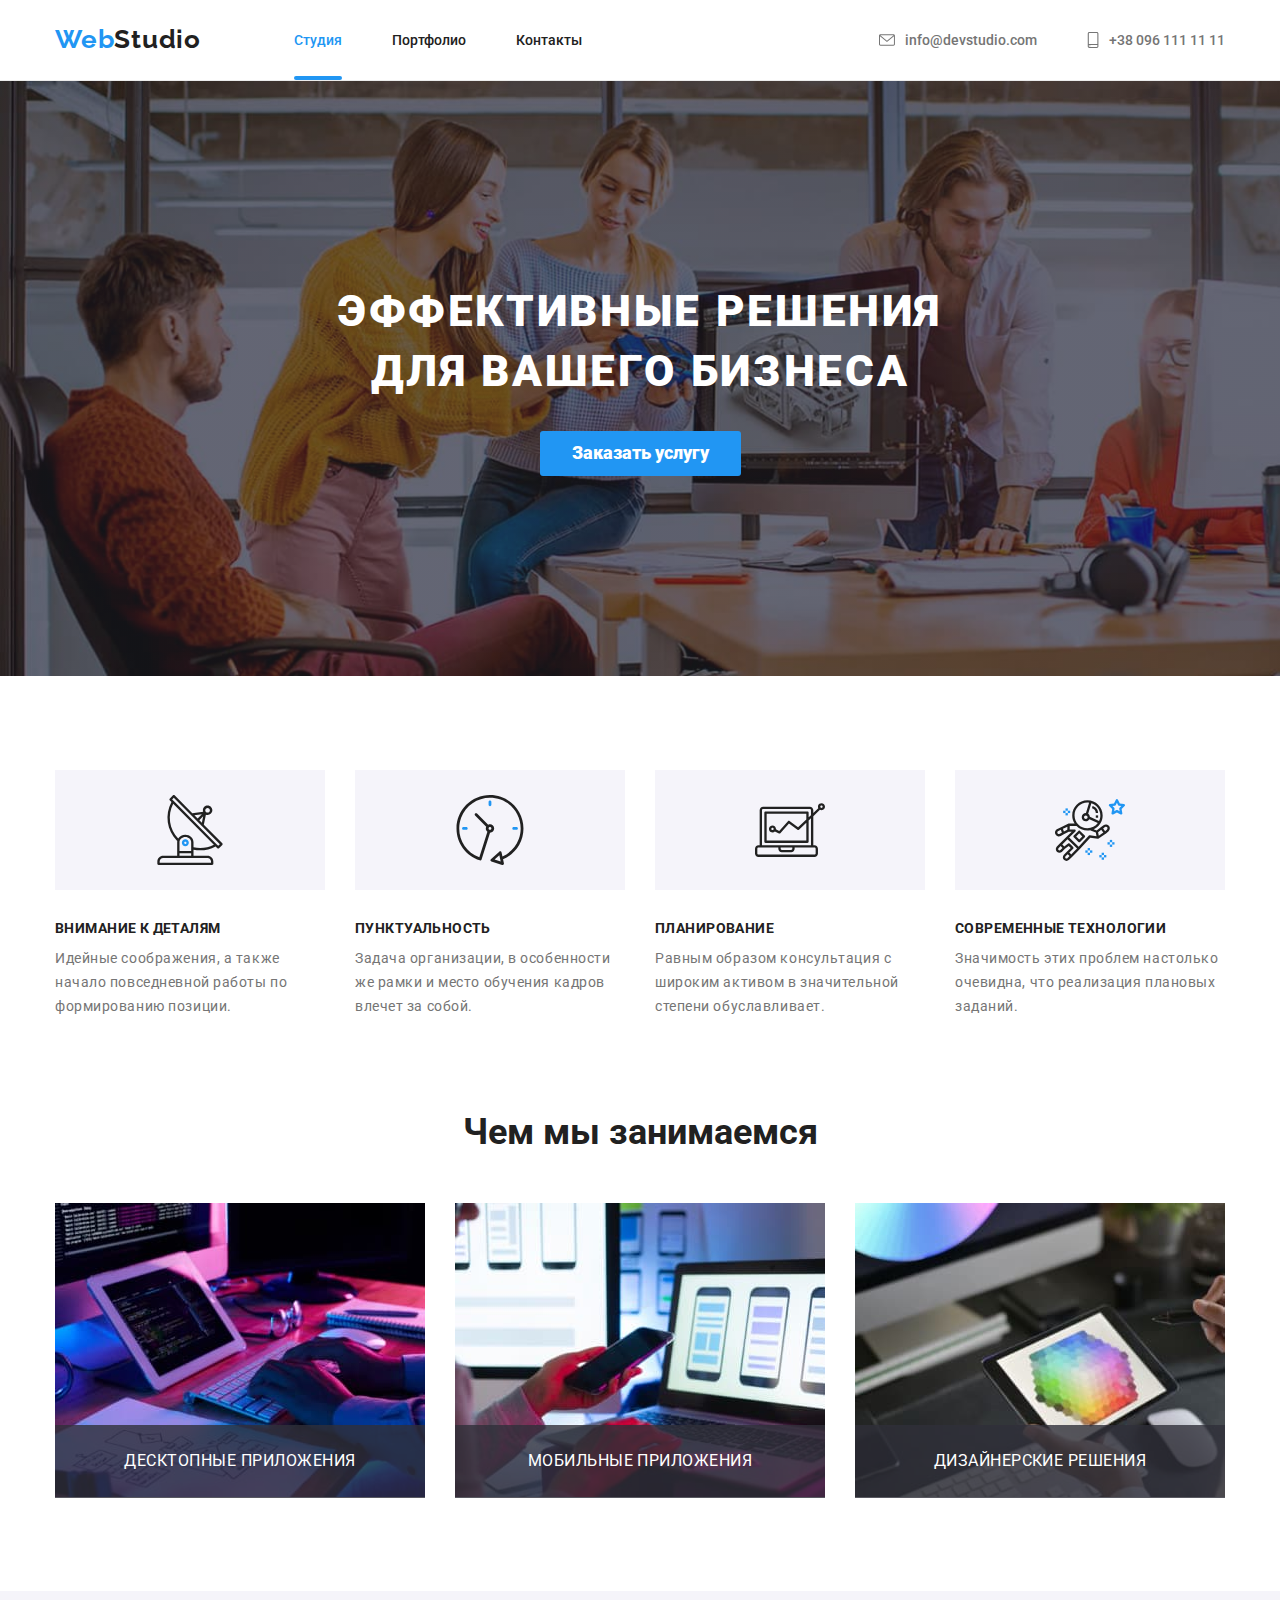
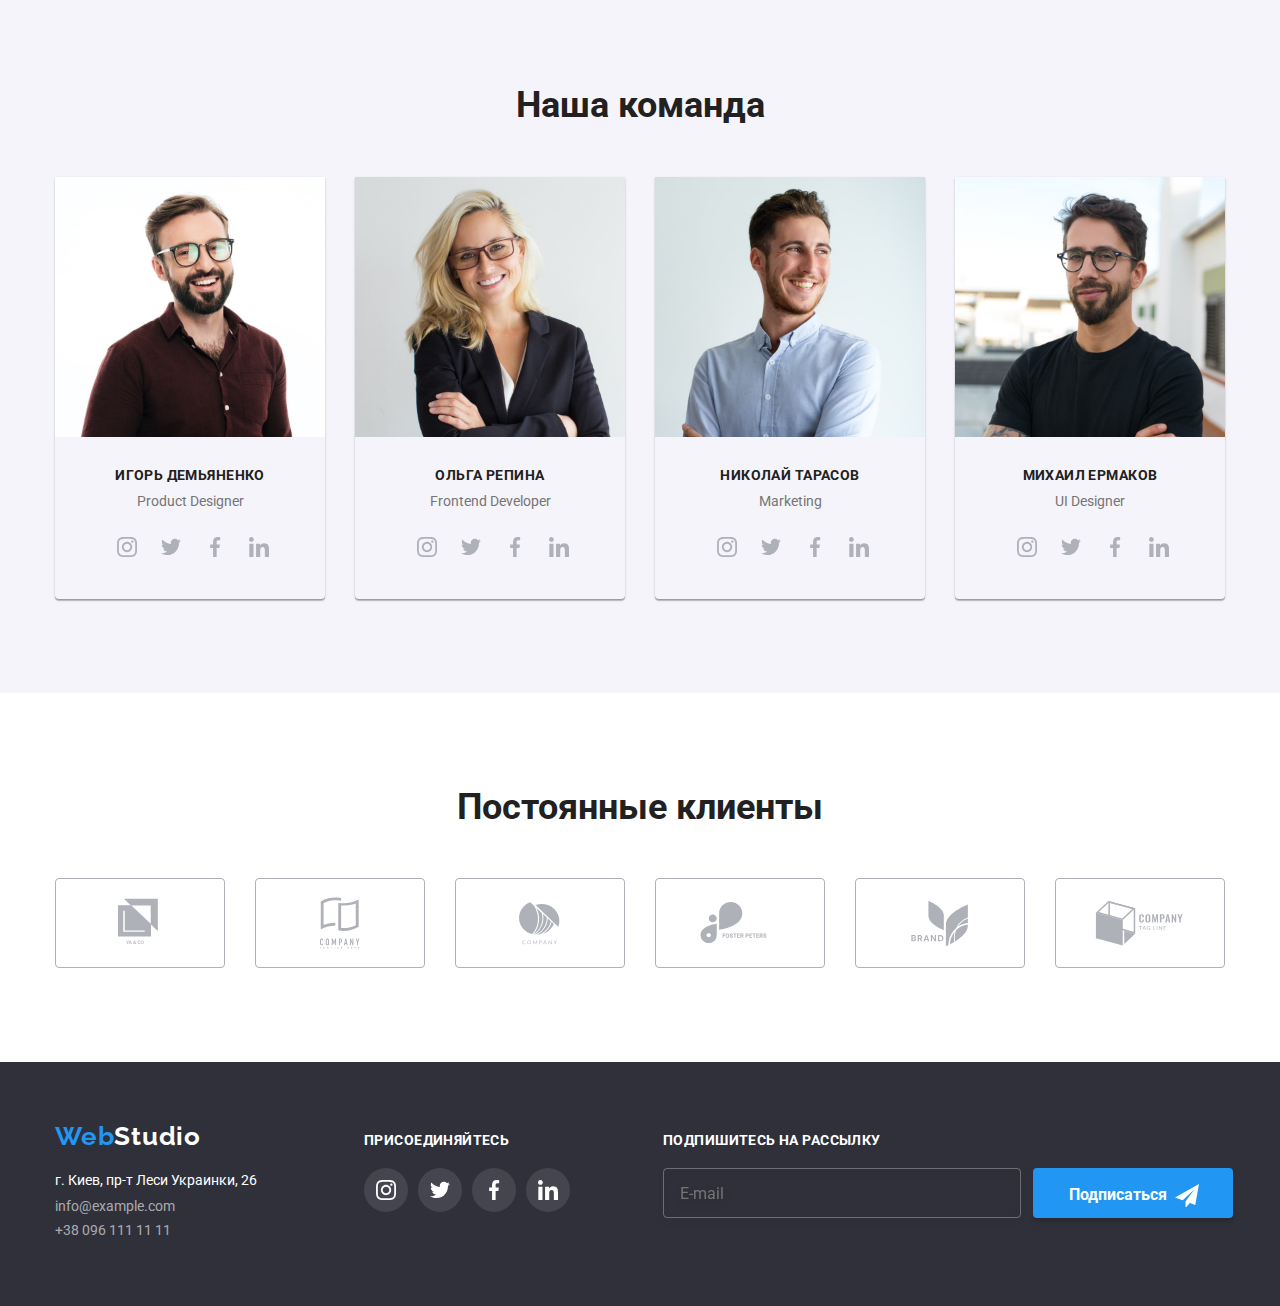
==== index.html @ ff775baf "index" ====
<!DOCTYPE html>
<html lang="ru">
  <head>
    <meta charset="UTF-8" />
    <meta name="viewport" content="width=device-width, initial-scale=1.0" />
    <title>Web Studio</title>
    <link
      href="https://fonts.googleapis.com/css2?family=Raleway:wght@700&family=Roboto:wght@400;500;700;900&display=swap"
      rel="stylesheet"
    />
    <link
      rel="stylesheet"
      href="https://cdnjs.cloudflare.com/ajax/libs/modern-normalize/0.6.0/modern-normalize.min.css"
    />
    <link rel="stylesheet" href="./css/main.min.css" />
  </head>
  <body>
    <!-- Шапка сайта -->

    <header>
      <div class="container wrapper">
        <nav>
          <a href="./index.html" class="logo"><span>Web</span>Studio</a>
          <ul class="site-nav list">
            <li class="site-nav-item">
              <a href="./index.html" class="link current">Студия</a>
            </li>
            <li>
              <a href="./portfolio.html" class="link">Портфолио</a>
            </li>
            <li class="site-nav-item"><a href="" class="link">Контакты</a></li>
          </ul>
        </nav>

        <ul class="auth-nav list">
          <li>
            <a class="adress-link" href="mailto:info@devstudio.com">
              <svg width="16" height="12">
                <use href="./images/sprite1.svg#icon-imail"></use>
              </svg>
              info@devstudio.com</a
            >
          </li>

          <li>
            <a class="adress-link" href="tel:+380961111111"
              ><svg width="12" height="16">
                <use href="./images/sprite1.svg#icon-phone"></use>
              </svg>
              +38 096 111 11 11</a
            >
          </li>
        </ul>
      </div>
    </header>

    <!-- Первая секция -->

    <main>
      <!-- HEROOOOOO -->
      <section class="hero">
        <h1 class="hero-title">Эффективные решения для вашего бизнеса</h1>
        <a href="#" class="btn-hero" data-modal-open>Заказать услугу</a>
      </section>

      <section class="section ideology">
        <div class="container">
          <h2 hidden>Наша Идеология</h2>
          <ul class="ideology-list">
            <li class="ideology-item antena">
              <h3>Внимание к деталям</h3>
              <p class="ideology-text">
                Идейные соображения, а также начало повседневной работы по
                формированию позиции.
              </p>
            </li>

            <li class="ideology-item clock">
              <h3>Пунктуальность</h3>
              <p class="ideology-text">
                Задача организации, в особенности же рамки и место обучения
                кадров влечет за собой.
              </p>
            </li>

            <li class="ideology-item diagramm">
              <h3>Планирование</h3>
              <p class="ideology-text">
                Равным образом консультация с широким активом в значительной
                степени обуславливает.
              </p>
            </li>

            <li class="ideology-item cosmonaut">
              <h3>Современные технологии</h3>
              <p class="ideology-text">
                Значимость этих проблем настолько очевидна, что реализация
                плановых заданий.
              </p>
            </li>
          </ul>
        </div>
      </section>

      <!-- Вторая секция -->

      <section class="section affair">
        <div class="container">
          <h2 class="section-title">Чем мы занимаемся</h2>
          <ul class="affair-list">
            <li class="affair-lists">
              <img
                src="./images/affair-1.jpg"
                alt="desktop"
                width="370"
                height="294"
              />
              <p class="app">Десктопные приложения</p>
            </li>

            <li class="affair-lists">
              <img
                src="./images/affair-2.jpg"
                alt="app"
                width="370"
                height="294"
              />
              <p class="app">Мобильные приложения</p>
            </li>

            <li class="affair-lists">
              <img
                src="./images/affair-3.jpg"
                alt="design"
                width="370"
                height="294"
              />
              <p class="app">Дизайнерские решения</p>
            </li>
          </ul>
        </div>
      </section>

      <!-- Третья секция -->

      <section class="section team">
        <div class="container">
          <h2 class="section-title">Наша команда</h2>
          <ul class="team">
            <li class="team-list">
              <a href="#">
                <img
                  src="./images/teamer-1.jpg"
                  alt="crew"
                  width="270"
                  height="260"
                />
                <h3>Игорь Демьяненко</h3>
                <p class="team-text">Product Designer</p>
              </a>

              <ul class="social-list">
                <li class="social-list-item">
                  <a class="social-list-link" href="#">
                    <svg class="social-list-icon">
                      <use href="./images/sprite1.svg#icon-instagram"></use>
                    </svg>
                  </a>
                </li>
                <li class="social-list-item">
                  <a class="social-list-link" href="#">
                    <svg class="social-list-icon">
                      <use href="./images/sprite1.svg#icon-twitter"></use>
                    </svg>
                  </a>
                </li>
                <li class="social-list-item">
                  <a class="social-list-link" href="#">
                    <svg class="social-list-icon">
                      <use href="./images/sprite1.svg#icon-facebook"></use>
                    </svg>
                  </a>
                </li>
                <li class="social-list-item">
                  <a class="social-list-link" href="#">
                    <svg class="social-list-icon">
                      <use href="./images/sprite1.svg#icon-linkedin"></use>
                    </svg>
                  </a>
                </li>
              </ul>
            </li>

            <li class="team-list">
              <a href="#">
                <img
                  src="./images/teamer-2.jpg"
                  alt="crew"
                  width="270"
                  height="260"
                />
                <h3>Ольга Репина</h3>
                <p class="team-text">Frontend Developer</p>
              </a>
              <ul class="social-list">
                <li class="social-list-item">
                  <a class="social-list-link" href="#">
                    <svg class="social-list-icon">
                      <use href="./images/sprite1.svg#icon-instagram"></use>
                    </svg>
                  </a>
                </li>
                <li class="social-list-item">
                  <a class="social-list-link" href="#">
                    <svg class="social-list-icon">
                      <use href="./images/sprite1.svg#icon-twitter"></use>
                    </svg>
                  </a>
                </li>
                <li class="social-list-item">
                  <a class="social-list-link" href="#">
                    <svg class="social-list-icon">
                      <use href="./images/sprite1.svg#icon-facebook"></use>
                    </svg>
                  </a>
                </li>
                <li class="social-list-item">
                  <a class="social-list-link" href="#">
                    <svg class="social-list-icon">
                      <use href="./images/sprite1.svg#icon-linkedin"></use>
                    </svg>
                  </a>
                </li>
              </ul>
            </li>

            <li class="team-list">
              <a href="#">
                <img
                  src="./images/teamer-3.jpg"
                  alt="crew"
                  width="270"
                  height="260"
                />
                <h3>Николай Тарасов</h3>
                <p class="team-text">Marketing</p>
              </a>
              <ul class="social-list">
                <li class="social-list-item">
                  <a class="social-list-link" href="#">
                    <svg class="social-list-icon">
                      <use href="./images/sprite1.svg#icon-instagram"></use>
                    </svg>
                  </a>
                </li>
                <li class="social-list-item">
                  <a class="social-list-link" href="#">
                    <svg class="social-list-icon">
                      <use href="./images/sprite1.svg#icon-twitter"></use>
                    </svg>
                  </a>
                </li>
                <li class="social-list-item">
                  <a class="social-list-link" href="#">
                    <svg class="social-list-icon">
                      <use href="./images/sprite1.svg#icon-facebook"></use>
                    </svg>
                  </a>
                </li>
                <li class="social-list-item">
                  <a class="social-list-link" href="#">
                    <svg class="social-list-icon">
                      <use href="./images/sprite1.svg#icon-linkedin"></use>
                    </svg>
                  </a>
                </li>
              </ul>
            </li>

            <li class="team-list">
              <a href="#">
                <img
                  src="./images/teamer-4.jpg"
                  alt="crew"
                  width="270"
                  height="260"
                />
                <h3>Михаил Ермаков</h3>
                <p class="team-text">UI Designer</p>
              </a>
              <ul class="social-list">
                <li class="social-list-item">
                  <a class="social-list-link" href="#">
                    <svg class="social-list-icon">
                      <use href="./images/sprite1.svg#icon-instagram"></use>
                    </svg>
                  </a>
                </li>
                <li class="social-list-item">
                  <a class="social-list-link" href="#">
                    <svg class="social-list-icon">
                      <use href="./images/sprite1.svg#icon-twitter"></use>
                    </svg>
                  </a>
                </li>
                <li class="social-list-item">
                  <a class="social-list-link" href="#">
                    <svg class="social-list-icon">
                      <use href="./images/sprite1.svg#icon-facebook"></use>
                    </svg>
                  </a>
                </li>
                <li class="social-list-item">
                  <a class="social-list-link" href="#">
                    <svg class="social-list-icon">
                      <use href="./images/sprite1.svg#icon-linkedin"></use>
                    </svg>
                  </a>
                </li>
              </ul>
            </li>
          </ul>
        </div>
      </section>

      <!-- Четвертая секиця -->

      <section class="section client">
        <div class="container">
          <h2 class="section-title">Постоянные клиенты</h2>
          <ul class="client-list">
            <li class="client-item">
              <a class="client-list-link" href="">
                <svg style="width: 44px; height: 50px;">
                  <use href="./images/sprite1.svg#icon-logo-1"></use>
                </svg>
              </a>
            </li>

            <li class="client-item">
              <a class="client-list-link" href="">
                <svg style="width: 40px; height: 52px;">
                  <use href="./images/sprite1.svg#icon-logo-2"></use>
                </svg>
              </a>
            </li>

            <li class="client-item">
              <a class="client-list-link" href="">
                <svg style="width: 41px; height: 43px;">
                  <use href="./images/sprite1.svg#icon-logo-3"></use>
                </svg>
              </a>
            </li>

            <li class="client-item">
              <a class="client-list-link" href="">
                <svg style="width: 80px; height: 42px;">
                  <use href="./images/sprite1.svg#icon-logo-4"></use>
                </svg>
              </a>
            </li>

            <li class="client-item">
              <a class="client-list-link" href="">
                <svg style="width: 59px; height: 45px;">
                  <use href="./images/sprite1.svg#icon-logo-5"></use>
                </svg>
              </a>
            </li>

            <li class="client-item">
              <a class="client-list-link" href="">
                <svg style="width: 89px; height: 45px;">
                  <use href="./images/sprite1.svg#icon-logo-6"></use>
                </svg>
              </a>
            </li>
          </ul>
        </div>
      </section>
    </main>

    <!-- Футер -->

    <footer>
      <div class="container">
        <div class="footer-adress">
          <a href="./index.html" class="logo"><span>Web</span>Studio</a>
          <address>
            <p>г. Киев, пр-т Леси Украинки, 26</p>
            <a href="mailto:info@example.com">info@example.com</a>
            <a href="tel:+380961111111">+38 096 111 11 11</a>
          </address>
        </div>

        <div class="footer-link">
          <p class="footer-text">Присоединяйтесь</p>
          <ul class="footer-list">
            <li class="fooler-list-item">
              <a href="" class="footer-list-link">
                <svg>
                  <use href="./images/sprite1.svg#icon-instagram"></use>
                </svg>
              </a>
            </li>
            <li class="fooler-list-item">
              <a href="" class="footer-list-link">
                <svg>
                  <use href="./images/sprite1.svg#icon-twitter"></use>
                </svg>
              </a>
            </li>
            <li class="fooler-list-item">
              <a href="" class="footer-list-link">
                <svg>
                  <use href="./images/sprite1.svg#icon-facebook"></use>
                </svg>
              </a>
            </li>
            <li class="fooler-list-item">
              <a href="" class="footer-list-link">
                <svg>
                  <use href="./images/sprite1.svg#icon-linkedin"></use>
                </svg>
              </a>
            </li>
          </ul>
        </div>

        <div class="footer-form">
          <p class="footer-text">Подпишитесь на рассылку</p>
          <form action="" class="form-footer">
            <input
              type="email"
              name="user-mail"
              class="input-user-mail"
              required
              placeholder="E-mail"
            />
            <button type="submit" class="footer-btn-form telegram">
              Подписаться
            </button>
          </form>
        </div>
      </div>
    </footer>

    <div class="backdrop is-hidden" data-modal>
      <div class="form-wrapper">
        <button class="wrapper-close" type="button" data-modal-close></button>
        <p class="form-wrapper-text">
          Оставьте свои данные, мы вам перезвоним
        </p>
        <form action="">
          <div class="modal-form">
            <label for="name">Имя</label>
            <svg class="modal-svg">
              <use href="./images/sprite1.svg#icon-person"></use>
            </svg>
            <input
              class="modal-input"
              type="text"
              name="text-name"
              placeholder="Андрей Андреевич"
              id="name"
              required
            />
          </div>

          <div class="modal-form">
            <label for="tel">Телефон</label>
            <svg class="modal-svg">
              <use href="./images/sprite1.svg#icon-phones"></use>
            </svg>
            <input
              class="modal-input"
              type="tel"
              name="tel"
              placeholder="+380639379992"
              id="tel"
              required
            />
          </div>

          <div class="modal-form">
            <label for="email">Почта</label>
            <svg class="modal-svg">
              <use href="./images/sprite1.svg#icon-email"></use>
            </svg>
            <input
              class="modal-input"
              type="email"
              name="email"
              placeholder="web-studio@gmail.com"
              id="email"
              required
            />
          </div>

          <label class="text-area-label" for="texterea">Комментарий</label>
          <textarea
            class="text-area"
            name="massage"
            placeholder="Введите текст"
            id="texterea"
          ></textarea>
          <div class="checkbox-wrapper">
            <input
              type="checkbox"
              class="checkbox-input"
              value="accept"
              id="checkbox"
              required
            />
            <label class="checkbox-label" for="checkbox"
              >Соглашаюсь с рассылкой и принимаю
              <a class="checkbox-link" href="" _target="black"
                >Условия договора</a
              ></label
            >
          </div>
          <button type="submit" class="modal-button">
            Отправить
          </button>
        </form>
      </div>
    </div>
    <script src="./js/modal.js"></script>
  </body>
</html>
---- css/main.min.css ----
body{background-color:#fff;color:#757575;font-size:14px;font-family:'Roboto', sans-serif;margin:0;padding:0}img{display:block}html{box-sizing:border-box}*,*::after,*::before{box-sizing:inherit}h1,h2,h3,h4,ul,p{list-style:none;padding:0;margin:0}h3{font-size:14px;text-transform:uppercase;letter-spacing:0.03em;margin-top:30px;margin-bottom:10px;color:#212121}a{text-decoration:none}.section{padding-top:94px;padding-bottom:94px}.section-title{text-align:center;font-size:36px;margin-bottom:50px}.container{width:1200px;margin:0 auto;padding-left:15px;padding-right:15px}header{background-color:#fff;padding:25px 0;border-bottom:1px solid #ECECEC}.list a{color:#757575;transition:all 0.25s cubic-bezier(0.4, 0, 0.2, 1)}.adress-link{font-weight:500;display:flex;align-items:center}.list a:hover,.list a:focus{color:#2196F3}.logo{margin-right:93px;font-family:Raleway;font-weight:bold;font-size:26px;letter-spacing:0.03em;color:#fff}header .logo{color:#212121;font-family:Raleway;font-weight:bold;font-size:26px}.logo span{color:#2196F3}.wrapper{display:flex;align-items:center}.site-nav{display:flex}nav{display:flex;align-items:center}.site-nav li{display:flex;margin-right:50px;display:block}.current::after{position:absolute;content:"";width:100%;height:4px;background-color:#2196F3;border-radius:2px;position:absolute;left:0;bottom:0}.site-nav-item a{position:relative;padding-bottom:32px}.site-nav .current{color:#2196F3}.site-nav li:last-child{margin-right:0}.auth-nav{display:flex;margin-left:auto}.adress-link svg{fill:currentColor;margin-right:10px}.adress-link:hover svg{fill:currentColor}.auth-nav li:first-child{margin-right:50px}.site-nav a{color:#212121;font-size:14px;font-weight:500}.site-nav .link:hover,.site-nav .link:focus{color:#2196F3}.section-title{color:#212121}.hero{background-image:linear-gradient(rgba(47,48,58,0.4), rgba(47,48,58,0.4)),url(../images/header-img.jpg);background-repeat:no-repeat;background-size:cover;text-align:center}.hero-title{padding-top:200px;margin:0 auto;width:696px;color:#fff;font-family:Roboto;font-weight:900;font-size:44px;line-height:1.367;letter-spacing:0.06em;text-transform:uppercase}.form-wrapper-text{text-align:center;margin-bottom:20px;font-style:normal;font-weight:bold;font-size:20px;color:#212121}.modal-form{position:relative;margin-bottom:10px;color:#757575;font-size:12px}.modal-form:hover .modal-svg,.modal-form:focus-within .modal-svg{fill:#2196F3;transition:0.25s cubic-bezier(0.4, 0, 0.2, 1)}.modal-form:hover .modal-input,.modal-form:focus-within .modal-input{border-color:#2196F3;transition:0.25s cubic-bezier(0.4, 0, 0.2, 1)}.modal-svg{position:absolute;top:49%;left:0;width:18px;height:18px;margin-left:12px}.modal-input{border:1px solid rgba(33,33,33,0.2);border-radius:4px;width:100%;height:40px;padding-left:32px;margin-top:4px}.modal-text{color:#fff}.text-area{border:1px solid rgba(33,33,33,0.2);border-radius:4px;font-size:14px;width:448px;height:120px;resize:none;padding-top:15px;padding-left:12px;margin-top:4px}.text-area::placeholder{color:rgba(117,117,117,0.5)}.checkbox-wrapper{display:flex;align-items:center;margin-top:30px;margin-bottom:20px}.check-label{margin-bottom:15px}.checkbox-input{width:30px;height:30px}.checkbox-input{position:absolute;width:1px;height:1px;margin:-1px;border:0;padding:0;clip:rect(0 0 0 0);overflow:hidden}.checkbox-input:checked+.checkbox-label::before{background-image:url("../images/mark.svg");background-color:#2196F3;background-repeat:no-repeat;background-position:center}.checkbox-label{display:flex}.checkbox-label::before{display:block;content:"";width:16px;height:15px;background:#FFFFFF;border:1px solid #212121;border-radius:4px;margin-right:8px}.checkbox-link{color:#2196F3;text-decoration:underline;margin-left:3px}.backdrop{position:fixed;width:100%;height:100%;background-color:rgba(0,0,0,0.2);top:0;left:0;transition:opacity 0.5s cubic-bezier(0.075, 0.82, 0.165, 1)}.is-hidden{opacity:0;visibility:hidden}.form-wrapper{position:absolute;top:121px;left:50%;transform:translateX(-50%);width:528px;height:598px;background-color:#fff;padding:40px;border-radius:4px;box-shadow:0px 1px 3px rgba(0,0,0,0.12),0px 1px 1px rgba(0,0,0,0.14),0px 2px 1px rgba(0,0,0,0.2);animation:animate125 3000ms}.wrapper-close{position:absolute;top:10px;right:10px;background-image:url(../images/close.svg);width:18px;height:18px;border:none;border-radius:50%;cursor:pointer;box-shadow:0 5px 10px 0 #ccc;background-color:transparent}.ideology{padding-bottom:0}.ideology-list{display:flex}.ideology-item::before{display:block;content:"";height:120px;width:100%;background-color:#F5F4FA;background-repeat:no-repeat;background-position:center}.antena::before{background-image:url(../images/antenna.svg)}.clock::before{background-image:url(../images/clock.svg)}.diagramm::before{background-image:url(../images/diagramm.svg)}.cosmonaut::before{background-image:url(../images/astronaut.svg)}.ideology-item{width:270px;margin-right:30px;flex-wrap:wrap}.ideology-item:last-child{margin-right:0px}.ideology-text{font-weight:normal;line-height:1.715em;letter-spacing:0.04em}.affair-list{display:flex}.affair-lists{position:relative}.app{position:absolute;text-align:center;width:370px;left:1;top:222px;font-size:16px;color:#fff;letter-spacing:0.03em;text-transform:uppercase;background-color:rgba(47,48,58,0.8);padding-top:27px;padding-bottom:27px}.affair-lists{margin-right:30px;text-align:center}.affair-lists:last-child{margin-right:0}.team{display:flex;background-color:#F5F4FA}.team-list{width:270px;margin-right:30px;text-align:center;box-shadow:0px 1px 3px rgba(0,0,0,0.12),0px 1px 1px rgba(0,0,0,0.14),0px 2px 1px rgba(0,0,0,0.2);border-radius:0px 0px 4px 4px;padding-bottom:30px}.team-list:last-child{margin-right:0}.team-text{color:#757575;margin-bottom:16px}.social-list{display:flex;width:170px;margin:0 auto;justify-content:space-between}.social-list-link{display:flex;align-items:center;justify-content:center;padding:0;border:0;width:44px;height:44px;border-radius:50%;background-color:#F5F4FA;transition:all 0.25s cubic-bezier(0.4, 0, 0.2, 1)}.social-list-item:hover .social-list-icon{fill:#fff}.social-list-icon{width:20px;height:20px;fill:#AFB1B8}.social-list-icon:hover{fill:#fff}.social-list-link:hover{fill:#fff;background-color:#2196F3}.client-list{display:flex}.client-item{width:calc((100% - 30px * 5) / 6);margin-right:30px}.client-item:last-child{margin-right:0}.client-list-link{display:flex;justify-content:center;align-items:center;border:1px solid #AFB1B8;border-radius:4px;height:90px;width:100%;transition:all 0.25s cubic-bezier(0.4, 0, 0.2, 1)}.client-list-link:hover,.client-list-link:focus{border-color:#2196F3}.client-list-link svg{fill:#AFB1B8;transition:fill 0.25s cubic-bezier(0.4, 0, 0.2, 1)}.client-list-link:hover svg,.client-list-link:focus svg{fill:#2196F3}address a{margin-bottom:8px;display:block;font-style:normal;color:rgba(255,255,255,0.6)}address p{color:#fff;font-style:normal;margin-bottom:10px}.footer-text{color:#fff;font-family:Roboto;font-style:normal;font-weight:bold;font-size:14px;letter-spacing:0.03em;text-transform:uppercase;margin-bottom:20px}footer{background-color:#2F303A;padding-top:60px;padding-bottom:60px}footer .container{display:flex;align-items:center;align-items:baseline}.footer-link{margin-left:70px}.footer-adress address{margin-top:20px}.footer-list svg{width:20px;height:20px}.footer-list{display:flex;width:206px;justify-content:space-between}.footer-list-link{display:flex;align-items:center;justify-content:center;padding:0;border:0;width:44px;height:44px;border-radius:50%;background-color:rgba(255,255,255,0.1);transition:all 0.25s cubic-bezier(0.4, 0, 0.2, 1)}.footer-list-link svg{fill:#fff}.footer-list-link:hover,.footer-list-link:focus{background-color:#2196F3}.footer-form{padding-left:93px}.form-footer{width:570px;display:flex}.input-user-mail{font-family:Roboto;font-style:normal;font-weight:normal;font-size:16px;width:358px;height:50px;padding-left:16px;padding-top:15px;padding-bottom:15px;color:rgba(255,255,255,0.6);border:1px solid rgba(255,255,255,0.3);box-sizing:border-box;filter:drop-shadow(0px 4px 4px rgba(0,0,0,0.15));border-radius:4px;background-color:transparent}.footer-btn-form{font-style:normal;font-weight:normal;display:flex;align-items:center;box-shadow:0px 4px 4px rgba(0,0,0,0.15);border-radius:4px;font-weight:bold;width:200px;margin-left:12px;font-size:16px;padding-top:10px;padding-bottom:6px;padding-left:36px;background-color:#2196F3;color:#fff;border:none;box-shadow:0px 4px 4px rgba(0,0,0,0.15);border-radius:4px;transition:all 0.25s cubic-bezier(0.4, 0, 0.2, 1)}.footer-btn-form:hover,.footer-btn-form:focus{background-color:rgba(255,255,255,0.1)}.telegram::after{display:inline-block;content:"";height:23px;width:24px;margin-left:8px;background-image:url(../images/telegram.svg);background-repeat:no-repeat}.btn-hero{display:inline-block;color:#fff;font-weight:900;background-color:#2196F3;font-size:18px;line-height:1.367;padding:10px 32px;border-radius:3px;margin:30px 0 200px 0;min-width:200px;text-align:center;transition:all 0.25s cubic-bezier(0.165, 0.84, 0.44, 1)}.btn-hero:hover,.btn-hero:focus{color:#212121;background-color:#F5F4FA}.btn{color:#212121;background-color:#F5F4FA;font-family:Roboto;font-weight:500;font-size:16px;padding:6px 12px;border-radius:6px;border:none;transition:all 0.25s cubic-bezier(0.4, 0, 0.2, 1)}.btn:hover,.btn:focus{color:#fff;background-color:#2196F3;box-shadow:0px 3px 1px rgba(0,0,0,0.1),0px 1px 2px rgba(0,0,0,0.08),0px 2px 2px rgba(0,0,0,0.12)}.modal-button{font-family:Roboto;font-style:normal;font-weight:bold;display:block;margin:0 auto;color:#fff;background-color:#2196F3;border:none;padding-top:10px;padding-right:55px;padding-bottom:10px;padding-left:55px;box-shadow:0px 4px 4px rgba(0,0,0,0.15);border-radius:4px;transition:all 0.25s cubic-bezier(0.4, 0, 0.2, 1);cursor:pointer}.modal-button:hover{background-color:#757575}
/*# sourceMappingURL=main.min.css.map */
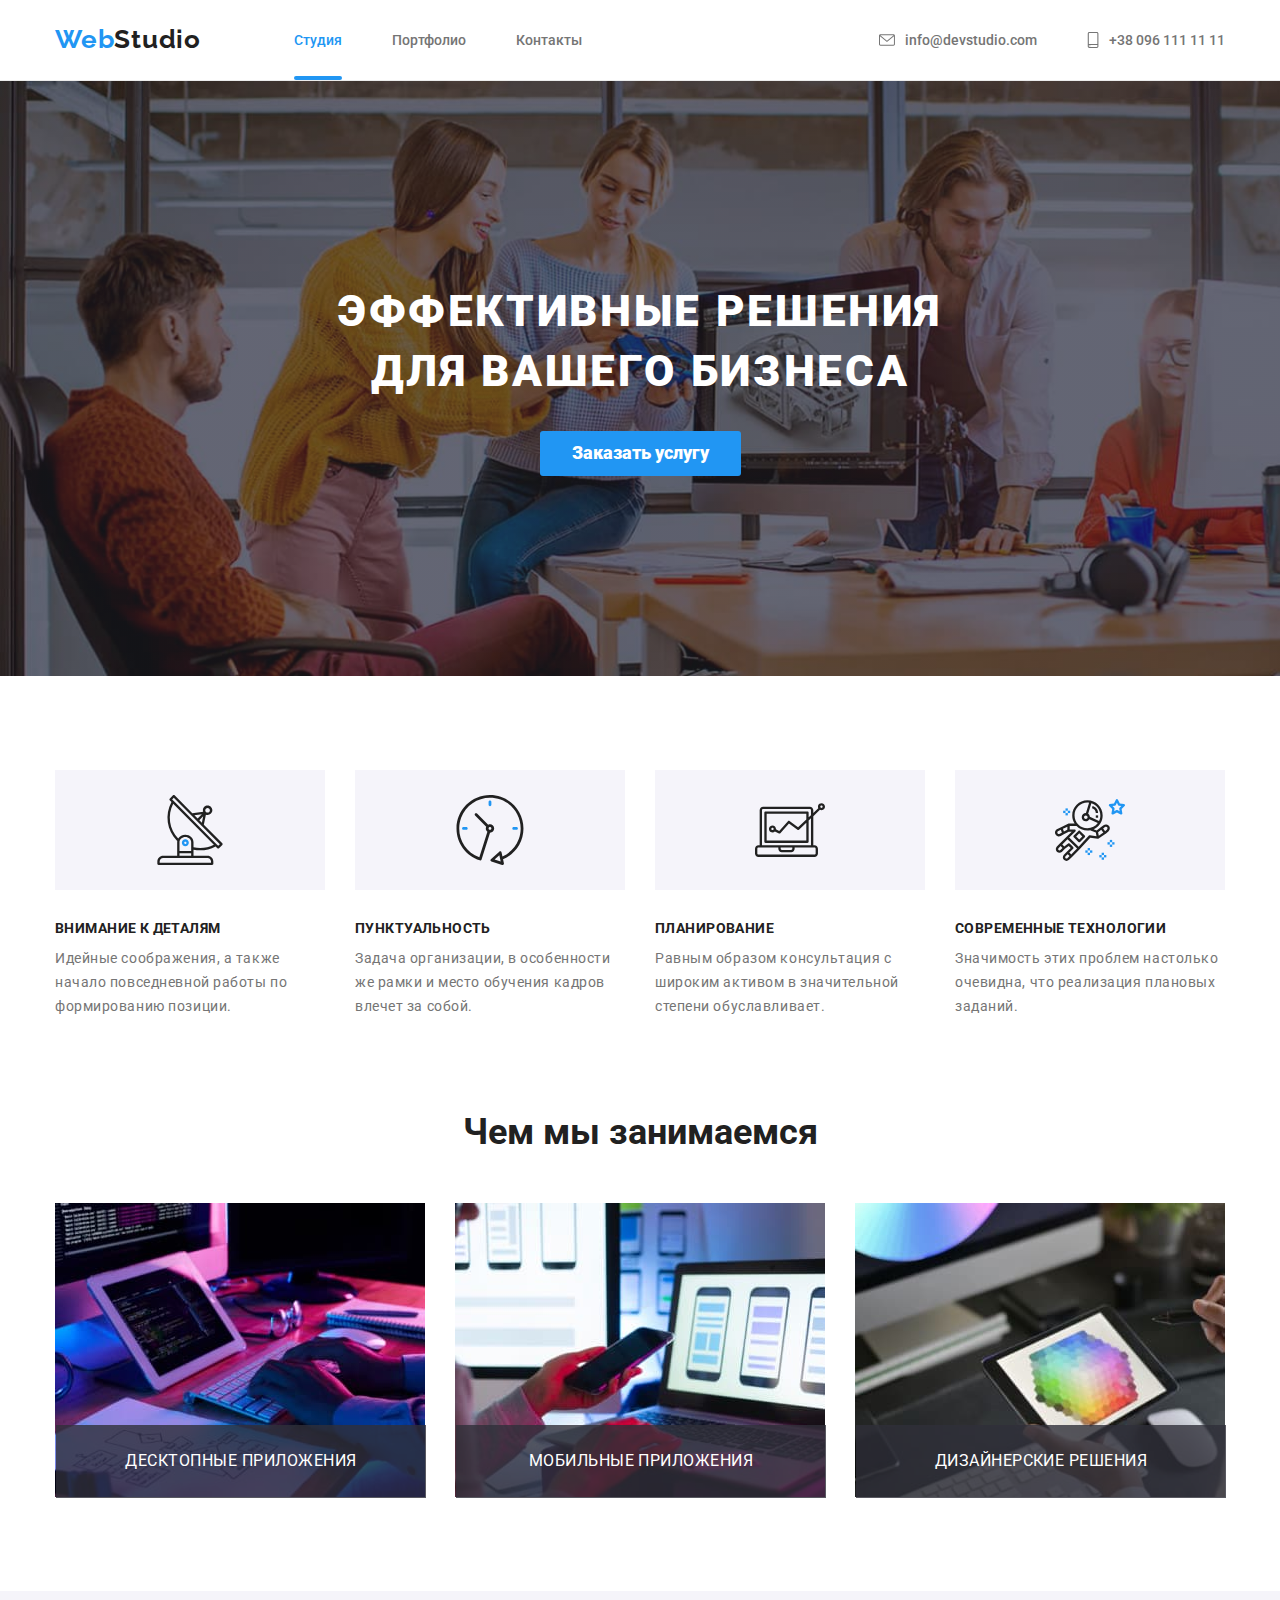
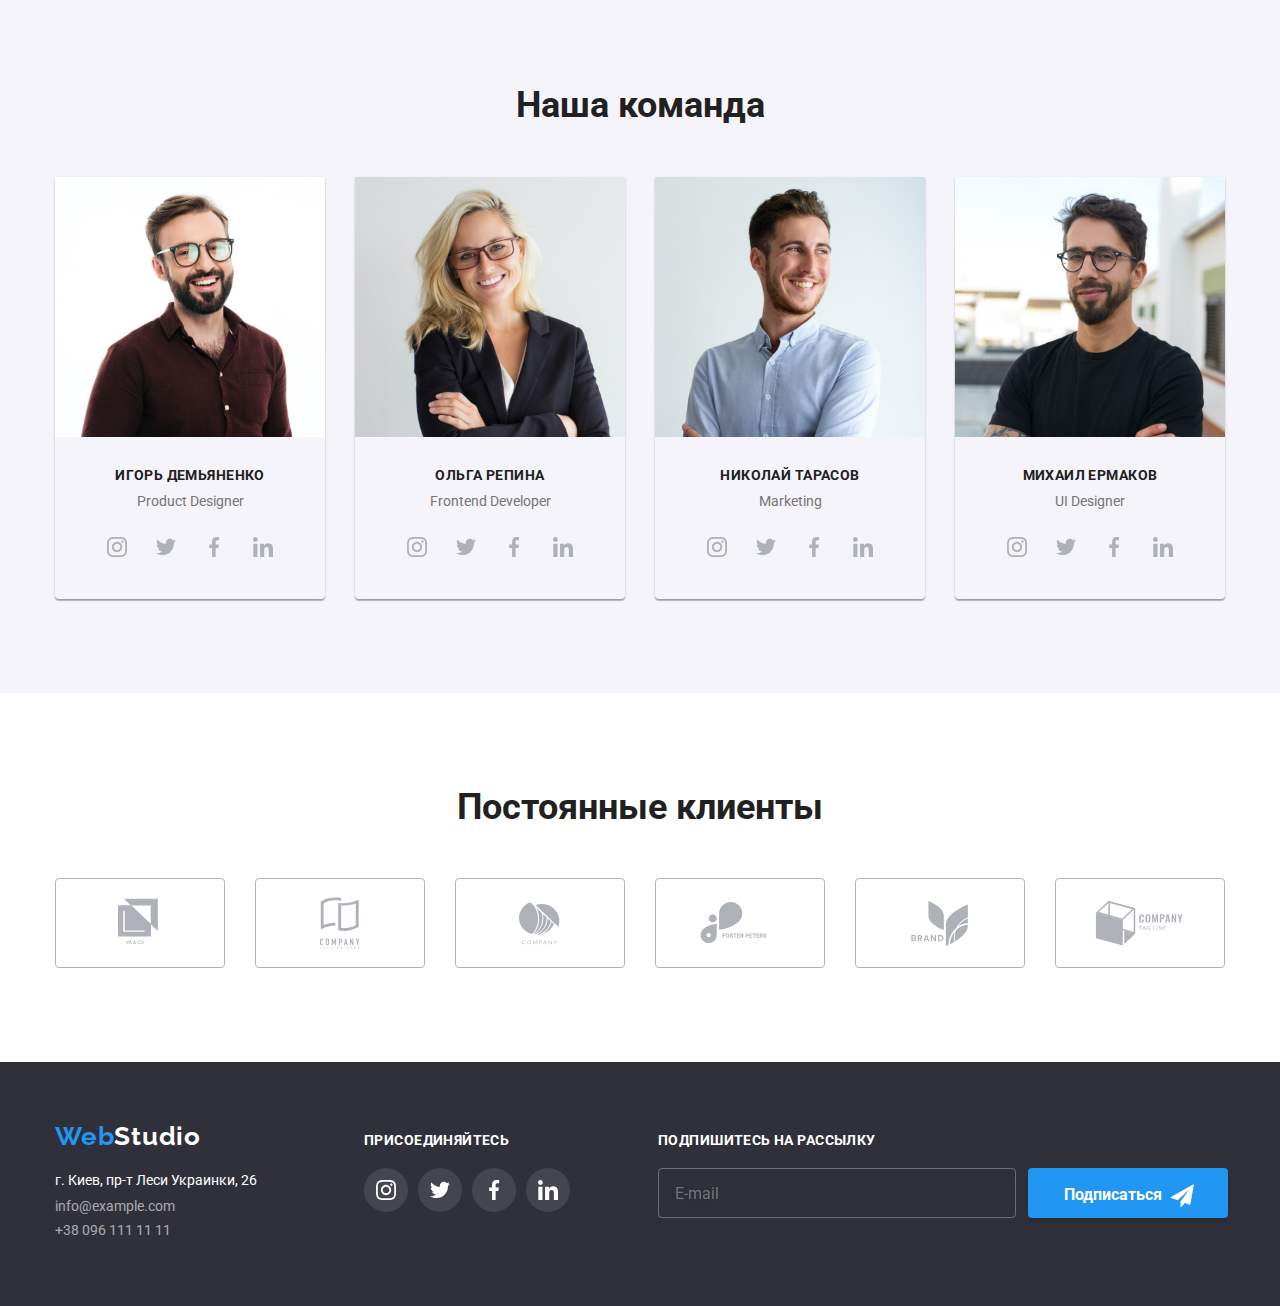
==== commit b63ba609: "last sass" ====
--- a/index.html
+++ b/index.html
@@ -430,7 +430,7 @@
 
         <div class="footer-form">
           <p class="footer-text">Подпишитесь на рассылку</p>
-          <form action="" class="form-footer">
+          <form class="form-footer">
             <input
               type="email"
               name="user-mail"
@@ -452,7 +452,7 @@
         <p class="form-wrapper-text">
           Оставьте свои данные, мы вам перезвоним
         </p>
-        <form action="">
+        <form>
           <div class="modal-form">
             <label for="name">Имя</label>
             <svg class="modal-svg">
@@ -515,7 +515,7 @@
             />
             <label class="checkbox-label" for="checkbox"
               >Соглашаюсь с рассылкой и принимаю
-              <a class="checkbox-link" href="" _target="black"
+              <a class="checkbox-link" href="" target="_blank"
                 >Условия договора</a
               ></label
             >
--- a/css/main.min.css
+++ b/css/main.min.css
@@ -1,2 +1,2 @@
-body{background-color:#fff;color:#757575;font-size:14px;font-family:'Roboto', sans-serif;margin:0;padding:0}img{display:block}html{box-sizing:border-box}*,*::after,*::before{box-sizing:inherit}h1,h2,h3,h4,ul,p{list-style:none;padding:0;margin:0}h3{font-size:14px;text-transform:uppercase;letter-spacing:0.03em;margin-top:30px;margin-bottom:10px;color:#212121}a{text-decoration:none}.section{padding-top:94px;padding-bottom:94px}.section-title{text-align:center;font-size:36px;margin-bottom:50px}.container{width:1200px;margin:0 auto;padding-left:15px;padding-right:15px}header{background-color:#fff;padding:25px 0;border-bottom:1px solid #ECECEC}.list a{color:#757575;transition:all 0.25s cubic-bezier(0.4, 0, 0.2, 1)}.adress-link{font-weight:500;display:flex;align-items:center}.list a:hover,.list a:focus{color:#2196F3}.logo{margin-right:93px;font-family:Raleway;font-weight:bold;font-size:26px;letter-spacing:0.03em;color:#fff}header .logo{color:#212121;font-family:Raleway;font-weight:bold;font-size:26px}.logo span{color:#2196F3}.wrapper{display:flex;align-items:center}.site-nav{display:flex}nav{display:flex;align-items:center}.site-nav li{display:flex;margin-right:50px;display:block}.current::after{position:absolute;content:"";width:100%;height:4px;background-color:#2196F3;border-radius:2px;position:absolute;left:0;bottom:0}.site-nav-item a{position:relative;padding-bottom:32px}.site-nav .current{color:#2196F3}.site-nav li:last-child{margin-right:0}.auth-nav{display:flex;margin-left:auto}.adress-link svg{fill:currentColor;margin-right:10px}.adress-link:hover svg{fill:currentColor}.auth-nav li:first-child{margin-right:50px}.site-nav a{color:#212121;font-size:14px;font-weight:500}.site-nav .link:hover,.site-nav .link:focus{color:#2196F3}.section-title{color:#212121}.hero{background-image:linear-gradient(rgba(47,48,58,0.4), rgba(47,48,58,0.4)),url(../images/header-img.jpg);background-repeat:no-repeat;background-size:cover;text-align:center}.hero-title{padding-top:200px;margin:0 auto;width:696px;color:#fff;font-family:Roboto;font-weight:900;font-size:44px;line-height:1.367;letter-spacing:0.06em;text-transform:uppercase}.form-wrapper-text{text-align:center;margin-bottom:20px;font-style:normal;font-weight:bold;font-size:20px;color:#212121}.modal-form{position:relative;margin-bottom:10px;color:#757575;font-size:12px}.modal-form:hover .modal-svg,.modal-form:focus-within .modal-svg{fill:#2196F3;transition:0.25s cubic-bezier(0.4, 0, 0.2, 1)}.modal-form:hover .modal-input,.modal-form:focus-within .modal-input{border-color:#2196F3;transition:0.25s cubic-bezier(0.4, 0, 0.2, 1)}.modal-svg{position:absolute;top:49%;left:0;width:18px;height:18px;margin-left:12px}.modal-input{border:1px solid rgba(33,33,33,0.2);border-radius:4px;width:100%;height:40px;padding-left:32px;margin-top:4px}.modal-text{color:#fff}.text-area{border:1px solid rgba(33,33,33,0.2);border-radius:4px;font-size:14px;width:448px;height:120px;resize:none;padding-top:15px;padding-left:12px;margin-top:4px}.text-area::placeholder{color:rgba(117,117,117,0.5)}.checkbox-wrapper{display:flex;align-items:center;margin-top:30px;margin-bottom:20px}.check-label{margin-bottom:15px}.checkbox-input{width:30px;height:30px}.checkbox-input{position:absolute;width:1px;height:1px;margin:-1px;border:0;padding:0;clip:rect(0 0 0 0);overflow:hidden}.checkbox-input:checked+.checkbox-label::before{background-image:url("../images/mark.svg");background-color:#2196F3;background-repeat:no-repeat;background-position:center}.checkbox-label{display:flex}.checkbox-label::before{display:block;content:"";width:16px;height:15px;background:#FFFFFF;border:1px solid #212121;border-radius:4px;margin-right:8px}.checkbox-link{color:#2196F3;text-decoration:underline;margin-left:3px}.backdrop{position:fixed;width:100%;height:100%;background-color:rgba(0,0,0,0.2);top:0;left:0;transition:opacity 0.5s cubic-bezier(0.075, 0.82, 0.165, 1)}.is-hidden{opacity:0;visibility:hidden}.form-wrapper{position:absolute;top:121px;left:50%;transform:translateX(-50%);width:528px;height:598px;background-color:#fff;padding:40px;border-radius:4px;box-shadow:0px 1px 3px rgba(0,0,0,0.12),0px 1px 1px rgba(0,0,0,0.14),0px 2px 1px rgba(0,0,0,0.2);animation:animate125 3000ms}.wrapper-close{position:absolute;top:10px;right:10px;background-image:url(../images/close.svg);width:18px;height:18px;border:none;border-radius:50%;cursor:pointer;box-shadow:0 5px 10px 0 #ccc;background-color:transparent}.ideology{padding-bottom:0}.ideology-list{display:flex}.ideology-item::before{display:block;content:"";height:120px;width:100%;background-color:#F5F4FA;background-repeat:no-repeat;background-position:center}.antena::before{background-image:url(../images/antenna.svg)}.clock::before{background-image:url(../images/clock.svg)}.diagramm::before{background-image:url(../images/diagramm.svg)}.cosmonaut::before{background-image:url(../images/astronaut.svg)}.ideology-item{width:270px;margin-right:30px;flex-wrap:wrap}.ideology-item:last-child{margin-right:0px}.ideology-text{font-weight:normal;line-height:1.715em;letter-spacing:0.04em}.affair-list{display:flex}.affair-lists{position:relative}.app{position:absolute;text-align:center;width:370px;left:1;top:222px;font-size:16px;color:#fff;letter-spacing:0.03em;text-transform:uppercase;background-color:rgba(47,48,58,0.8);padding-top:27px;padding-bottom:27px}.affair-lists{margin-right:30px;text-align:center}.affair-lists:last-child{margin-right:0}.team{display:flex;background-color:#F5F4FA}.team-list{width:270px;margin-right:30px;text-align:center;box-shadow:0px 1px 3px rgba(0,0,0,0.12),0px 1px 1px rgba(0,0,0,0.14),0px 2px 1px rgba(0,0,0,0.2);border-radius:0px 0px 4px 4px;padding-bottom:30px}.team-list:last-child{margin-right:0}.team-text{color:#757575;margin-bottom:16px}.social-list{display:flex;width:170px;margin:0 auto;justify-content:space-between}.social-list-link{display:flex;align-items:center;justify-content:center;padding:0;border:0;width:44px;height:44px;border-radius:50%;background-color:#F5F4FA;transition:all 0.25s cubic-bezier(0.4, 0, 0.2, 1)}.social-list-item:hover .social-list-icon{fill:#fff}.social-list-icon{width:20px;height:20px;fill:#AFB1B8}.social-list-icon:hover{fill:#fff}.social-list-link:hover{fill:#fff;background-color:#2196F3}.client-list{display:flex}.client-item{width:calc((100% - 30px * 5) / 6);margin-right:30px}.client-item:last-child{margin-right:0}.client-list-link{display:flex;justify-content:center;align-items:center;border:1px solid #AFB1B8;border-radius:4px;height:90px;width:100%;transition:all 0.25s cubic-bezier(0.4, 0, 0.2, 1)}.client-list-link:hover,.client-list-link:focus{border-color:#2196F3}.client-list-link svg{fill:#AFB1B8;transition:fill 0.25s cubic-bezier(0.4, 0, 0.2, 1)}.client-list-link:hover svg,.client-list-link:focus svg{fill:#2196F3}address a{margin-bottom:8px;display:block;font-style:normal;color:rgba(255,255,255,0.6)}address p{color:#fff;font-style:normal;margin-bottom:10px}.footer-text{color:#fff;font-family:Roboto;font-style:normal;font-weight:bold;font-size:14px;letter-spacing:0.03em;text-transform:uppercase;margin-bottom:20px}footer{background-color:#2F303A;padding-top:60px;padding-bottom:60px}footer .container{display:flex;align-items:center;align-items:baseline}.footer-link{margin-left:70px}.footer-adress address{margin-top:20px}.footer-list svg{width:20px;height:20px}.footer-list{display:flex;width:206px;justify-content:space-between}.footer-list-link{display:flex;align-items:center;justify-content:center;padding:0;border:0;width:44px;height:44px;border-radius:50%;background-color:rgba(255,255,255,0.1);transition:all 0.25s cubic-bezier(0.4, 0, 0.2, 1)}.footer-list-link svg{fill:#fff}.footer-list-link:hover,.footer-list-link:focus{background-color:#2196F3}.footer-form{padding-left:93px}.form-footer{width:570px;display:flex}.input-user-mail{font-family:Roboto;font-style:normal;font-weight:normal;font-size:16px;width:358px;height:50px;padding-left:16px;padding-top:15px;padding-bottom:15px;color:rgba(255,255,255,0.6);border:1px solid rgba(255,255,255,0.3);box-sizing:border-box;filter:drop-shadow(0px 4px 4px rgba(0,0,0,0.15));border-radius:4px;background-color:transparent}.footer-btn-form{font-style:normal;font-weight:normal;display:flex;align-items:center;box-shadow:0px 4px 4px rgba(0,0,0,0.15);border-radius:4px;font-weight:bold;width:200px;margin-left:12px;font-size:16px;padding-top:10px;padding-bottom:6px;padding-left:36px;background-color:#2196F3;color:#fff;border:none;box-shadow:0px 4px 4px rgba(0,0,0,0.15);border-radius:4px;transition:all 0.25s cubic-bezier(0.4, 0, 0.2, 1)}.footer-btn-form:hover,.footer-btn-form:focus{background-color:rgba(255,255,255,0.1)}.telegram::after{display:inline-block;content:"";height:23px;width:24px;margin-left:8px;background-image:url(../images/telegram.svg);background-repeat:no-repeat}.btn-hero{display:inline-block;color:#fff;font-weight:900;background-color:#2196F3;font-size:18px;line-height:1.367;padding:10px 32px;border-radius:3px;margin:30px 0 200px 0;min-width:200px;text-align:center;transition:all 0.25s cubic-bezier(0.165, 0.84, 0.44, 1)}.btn-hero:hover,.btn-hero:focus{color:#212121;background-color:#F5F4FA}.btn{color:#212121;background-color:#F5F4FA;font-family:Roboto;font-weight:500;font-size:16px;padding:6px 12px;border-radius:6px;border:none;transition:all 0.25s cubic-bezier(0.4, 0, 0.2, 1)}.btn:hover,.btn:focus{color:#fff;background-color:#2196F3;box-shadow:0px 3px 1px rgba(0,0,0,0.1),0px 1px 2px rgba(0,0,0,0.08),0px 2px 2px rgba(0,0,0,0.12)}.modal-button{font-family:Roboto;font-style:normal;font-weight:bold;display:block;margin:0 auto;color:#fff;background-color:#2196F3;border:none;padding-top:10px;padding-right:55px;padding-bottom:10px;padding-left:55px;box-shadow:0px 4px 4px rgba(0,0,0,0.15);border-radius:4px;transition:all 0.25s cubic-bezier(0.4, 0, 0.2, 1);cursor:pointer}.modal-button:hover{background-color:#757575}
+body{background-color:#fff;color:#757575;font-size:14px;font-family:'Roboto', sans-serif;margin:0;padding:0}img{display:block}html{box-sizing:border-box}*,*::after,*::before{box-sizing:inherit}h1,h2,h3,h4,ul,p{list-style:none;padding:0;margin:0}h3{font-size:14px;text-transform:uppercase;letter-spacing:0.03em;margin-top:30px;margin-bottom:10px;color:#212121}a{text-decoration:none}.section{padding-top:94px;padding-bottom:94px}.section-title{text-align:center;font-size:36px;margin-bottom:50px}.wrapper{display:flex;align-items:center}.section-title{color:#212121}.container{width:1200px;margin:0 auto;padding-left:15px;padding-right:15px}header{background-color:#fff;padding:25px 0;border-bottom:1px solid #ECECEC}.logo{margin-right:93px;font-family:Raleway;font-weight:bold;font-size:26px;letter-spacing:0.03em;color:#fff}header .logo{color:#212121;font-family:Raleway;font-weight:bold;font-size:26px}.logo span{color:#2196F3}nav{display:flex;align-items:center}.site-nav{display:flex}.site-nav a{color:#212121;font-size:14px;font-weight:500}.site-nav-item a{position:relative;padding-bottom:32px}.site-nav.link:hover,.site-nav.link:focus{color:#2196F3}.site-nav li{display:flex;margin-right:50px;display:block}.site-nav li:last-child{margin-right:0}.site-nav .current{color:#2196F3}.current::after{position:absolute;content:"";width:100%;height:4px;background-color:#2196F3;border-radius:2px;position:absolute;left:0;bottom:0}.list a{color:#757575;transition:all 0.25s cubic-bezier(0.4, 0, 0.2, 1)}.list a:hover,.list a:focus{color:#2196F3}.adress-link{font-weight:500;display:flex;align-items:center}.auth-nav{display:flex;margin-left:auto}.auth-nav li:first-child{margin-right:50px}.adress-link svg{fill:currentColor;margin-right:10px}.adress-link:hover svg{fill:currentColor}.hero{background-image:linear-gradient(rgba(47,48,58,0.4), rgba(47,48,58,0.4)),url(../images/header-img.jpg);background-repeat:no-repeat;background-size:cover;text-align:center}.hero-title{padding-top:200px;margin:0 auto;width:696px;color:#fff;font-family:Roboto;font-weight:900;font-size:44px;line-height:1.367;letter-spacing:0.06em;text-transform:uppercase}.btn-hero{display:inline-block;color:#fff;font-weight:900;background-color:#2196F3;font-size:18px;line-height:1.367;padding:10px 32px;border-radius:3px;margin:30px 0 200px 0;min-width:200px;text-align:center;transition:all 0.25s cubic-bezier(0.165, 0.84, 0.44, 1)}.btn-hero:hover,.btn-hero:focus{color:#212121;background-color:#F5F4FA}.btn{color:#212121;background-color:#F5F4FA;font-family:Roboto;font-weight:500;font-size:16px;padding:6px 12px;border-radius:6px;border:none;transition:all 0.25s cubic-bezier(0.4, 0, 0.2, 1)}.btn:hover,.btn:focus{color:#fff;background-color:#2196F3;box-shadow:0px 3px 1px rgba(0,0,0,0.1),0px 1px 2px rgba(0,0,0,0.08),0px 2px 2px rgba(0,0,0,0.12)}.modal-button{font-family:Roboto;font-style:normal;font-weight:bold;display:block;margin:0 auto;color:#fff;background-color:#2196F3;border:none;padding-top:10px;padding-right:55px;padding-bottom:10px;padding-left:55px;box-shadow:0px 4px 4px rgba(0,0,0,0.15);border-radius:4px;transition:all 0.25s cubic-bezier(0.4, 0, 0.2, 1);cursor:pointer}.modal-button:hover{background-color:#757575}.form-wrapper{position:absolute;top:121px;left:50%;transform:translateX(-50%);width:528px;height:598px;background-color:#fff;padding:40px;border-radius:4px;box-shadow:0px 1px 3px rgba(0,0,0,0.12),0px 1px 1px rgba(0,0,0,0.14),0px 2px 1px rgba(0,0,0,0.2);animation:animate125 3000ms}.form-wrapper-text{text-align:center;margin-bottom:20px;font-style:normal;font-weight:bold;font-size:20px;color:#212121}.modal-form{position:relative;margin-bottom:10px;color:#757575;font-size:12px}.modal-form:hover .modal-svg,.modal-form:focus-within .modal-svg{fill:#2196F3;transition:0.25s cubic-bezier(0.4, 0, 0.2, 1)}.modal-form:hover .modal-input,.modal-form:focus-within .modal-input{border-color:#2196F3;transition:0.25s cubic-bezier(0.4, 0, 0.2, 1)}.modal-svg{position:absolute;top:49%;left:0;width:18px;height:18px;margin-left:12px}.modal-input{border:1px solid rgba(33,33,33,0.2);border-radius:4px;width:100%;height:40px;padding-left:32px;margin-top:4px;outline:none}.text-area{border:1px solid rgba(33,33,33,0.2);border-radius:4px;font-size:14px;width:448px;height:120px;resize:none;padding-top:15px;padding-left:12px;margin-top:4px;outline:none}.text-area::placeholder{color:rgba(117,117,117,0.5)}.checkbox-wrapper{display:flex;align-items:center;margin-top:30px;margin-bottom:20px}.check-label{margin-bottom:15px}.checkbox-input{width:30px;height:30px;position:absolute;width:1px;height:1px;margin:-1px;border:0;padding:0;clip:rect(0 0 0 0);overflow:hidden}.checkbox-input:checked+.checkbox-label::before{background-image:url("../images/mark.svg");background-color:#2196F3;background-repeat:no-repeat;background-position:center}.checkbox-label{display:flex}.checkbox-label::before{display:block;content:"";width:16px;height:15px;background:#FFFFFF;border:1px solid #212121;border-radius:4px;margin-right:8px}.checkbox-link{color:#2196F3;text-decoration:underline;margin-left:3px}.backdrop{position:fixed;width:100%;height:100%;background-color:rgba(0,0,0,0.2);top:0;left:0;transition:opacity 0.5s cubic-bezier(0.075, 0.82, 0.165, 1)}.is-hidden{opacity:0;visibility:hidden}.wrapper-close{position:absolute;top:10px;right:10px;background-image:url(../images/close.svg);width:18px;height:18px;border:none;border-radius:50%;cursor:pointer;box-shadow:0 5px 10px 0 #ccc;background-color:transparent}.affair-list{display:flex}.affair-lists{position:relative;margin-right:30px;text-align:center}.affair-lists:last-child{margin-right:0}.app{position:absolute;text-align:center;width:370px;left:1px;top:222px;font-size:16px;color:#fff;letter-spacing:0.03em;text-transform:uppercase;background-color:rgba(47,48,58,0.8);padding-top:27px;padding-bottom:27px}.ideology{padding-bottom:0}.ideology-text{font-weight:normal;line-height:1.715em;letter-spacing:0.04em}.ideology-list{display:flex}.ideology-item{width:270px;margin-right:30px;flex-wrap:wrap}.ideology-item:last-child{margin-right:0px}.ideology-item::before{display:block;content:"";height:120px;width:100%;background-color:#F5F4FA;background-repeat:no-repeat;background-position:center}.antena::before{background-image:url(../images/antenna.svg)}.clock::before{background-image:url(../images/clock.svg)}.diagramm::before{background-image:url(../images/diagramm.svg)}.cosmonaut::before{background-image:url(../images/astronaut.svg)}.team{display:flex;background-color:#F5F4FA}.team-list{width:270px;margin-right:30px;text-align:center;box-shadow:0px 1px 3px rgba(0,0,0,0.12),0px 1px 1px rgba(0,0,0,0.14),0px 2px 1px rgba(0,0,0,0.2);border-radius:0px 0px 4px 4px;padding-bottom:30px}.team-list:last-child{margin-right:0}.team-text{color:#757575;margin-bottom:16px}.social-list{display:flex;width:190px;margin:0 auto;justify-content:space-between}.social-list-link{display:flex;align-items:center;justify-content:center;padding:0;border:0;width:44px;height:44px;border-radius:50%;background-color:#F5F4FA;transition:all 0.25s cubic-bezier(0.4, 0, 0.2, 1)}.social-list-link:hover{fill:#fff;background-color:#2196F3}.social-list-icon{width:20px;height:20px;fill:#AFB1B8}.social-list-icon:hover{fill:#fff}.social-list-item:hover .social-list-icon{fill:#fff}.client-list{display:flex}.client-item{width:calc((100% - 30px * 5) / 6);margin-right:30px}.client-item:last-child{margin-right:0}.client-list-link{display:flex;justify-content:center;align-items:center;border:1px solid #AFB1B8;border-radius:4px;height:90px;width:100%;transition:all 0.25s cubic-bezier(0.4, 0, 0.2, 1)}.client-list-link:hover,.client-list-link:focus{border-color:#2196F3}.client-list-link svg{fill:#AFB1B8;transition:fill 0.25s cubic-bezier(0.4, 0, 0.2, 1)}.client-list-link:hover svg,.client-list-link:focus svg{fill:#2196F3}address a{margin-bottom:8px;display:block;font-style:normal;color:rgba(255,255,255,0.6)}address p{color:#fff;font-style:normal;margin-bottom:10px}.footer-text{color:#fff;font-family:Roboto;font-style:normal;font-weight:bold;font-size:14px;letter-spacing:0.03em;text-transform:uppercase;margin-bottom:20px}footer{background-color:#2F303A;padding-top:60px;padding-bottom:60px}footer .container{display:flex;align-items:center;align-items:baseline}.footer-link{margin-left:70px}.footer-adress address{margin-top:20px}.footer-list svg{width:20px;height:20px}.footer-list{display:flex;width:206px;justify-content:space-between}.footer-list-link{display:flex;align-items:center;justify-content:center;padding:0;border:0;width:44px;height:44px;border-radius:50%;background-color:rgba(255,255,255,0.1);transition:all 0.25s cubic-bezier(0.4, 0, 0.2, 1)}.footer-list-link svg{fill:#fff}.footer-list-link:hover,.footer-list-link:focus{background-color:#2196F3}.footer-form{margin-left:88px}.form-footer{width:570px;display:flex}.input-user-mail{font-family:Roboto;font-style:normal;font-weight:normal;font-size:16px;width:358px;height:50px;padding-left:16px;padding-top:15px;padding-bottom:15px;color:rgba(255,255,255,0.6);border:1px solid rgba(255,255,255,0.3);box-sizing:border-box;filter:drop-shadow(0px 4px 4px rgba(0,0,0,0.15));border-radius:4px;background-color:transparent;outline:none}.footer-btn-form{font-style:normal;font-weight:normal;display:flex;align-items:center;box-shadow:0px 4px 4px rgba(0,0,0,0.15);border-radius:4px;font-weight:bold;width:200px;margin-left:12px;font-size:16px;padding-top:10px;padding-bottom:6px;padding-left:36px;background-color:#2196F3;color:#fff;border:none;box-shadow:0px 4px 4px rgba(0,0,0,0.15);border-radius:4px;transition:all 0.25s cubic-bezier(0.4, 0, 0.2, 1);outline:none}.footer-btn-form:hover,.footer-btn-form:focus{background-color:rgba(255,255,255,0.1)}.telegram::after{display:inline-block;content:"";height:23px;width:24px;margin-left:8px;background-image:url(../images/telegram.svg);background-repeat:no-repeat}
 /*# sourceMappingURL=main.min.css.map */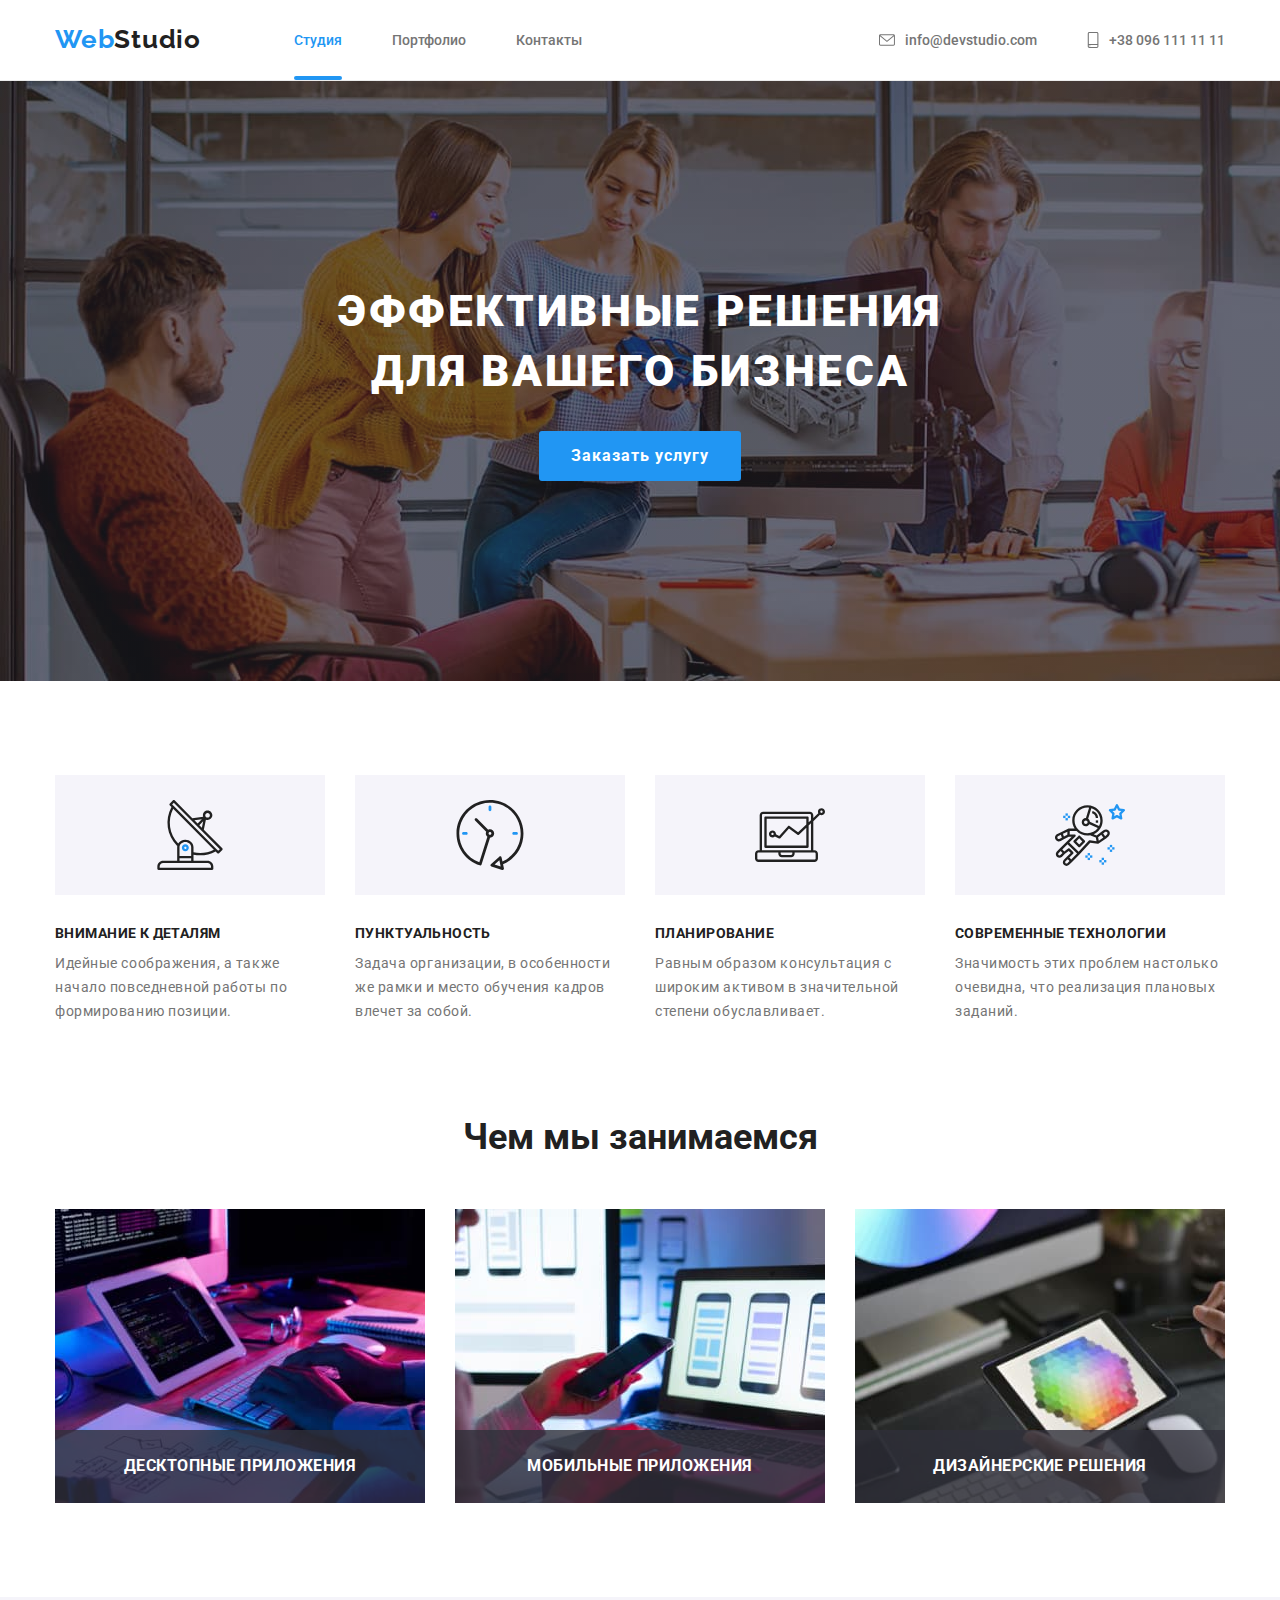
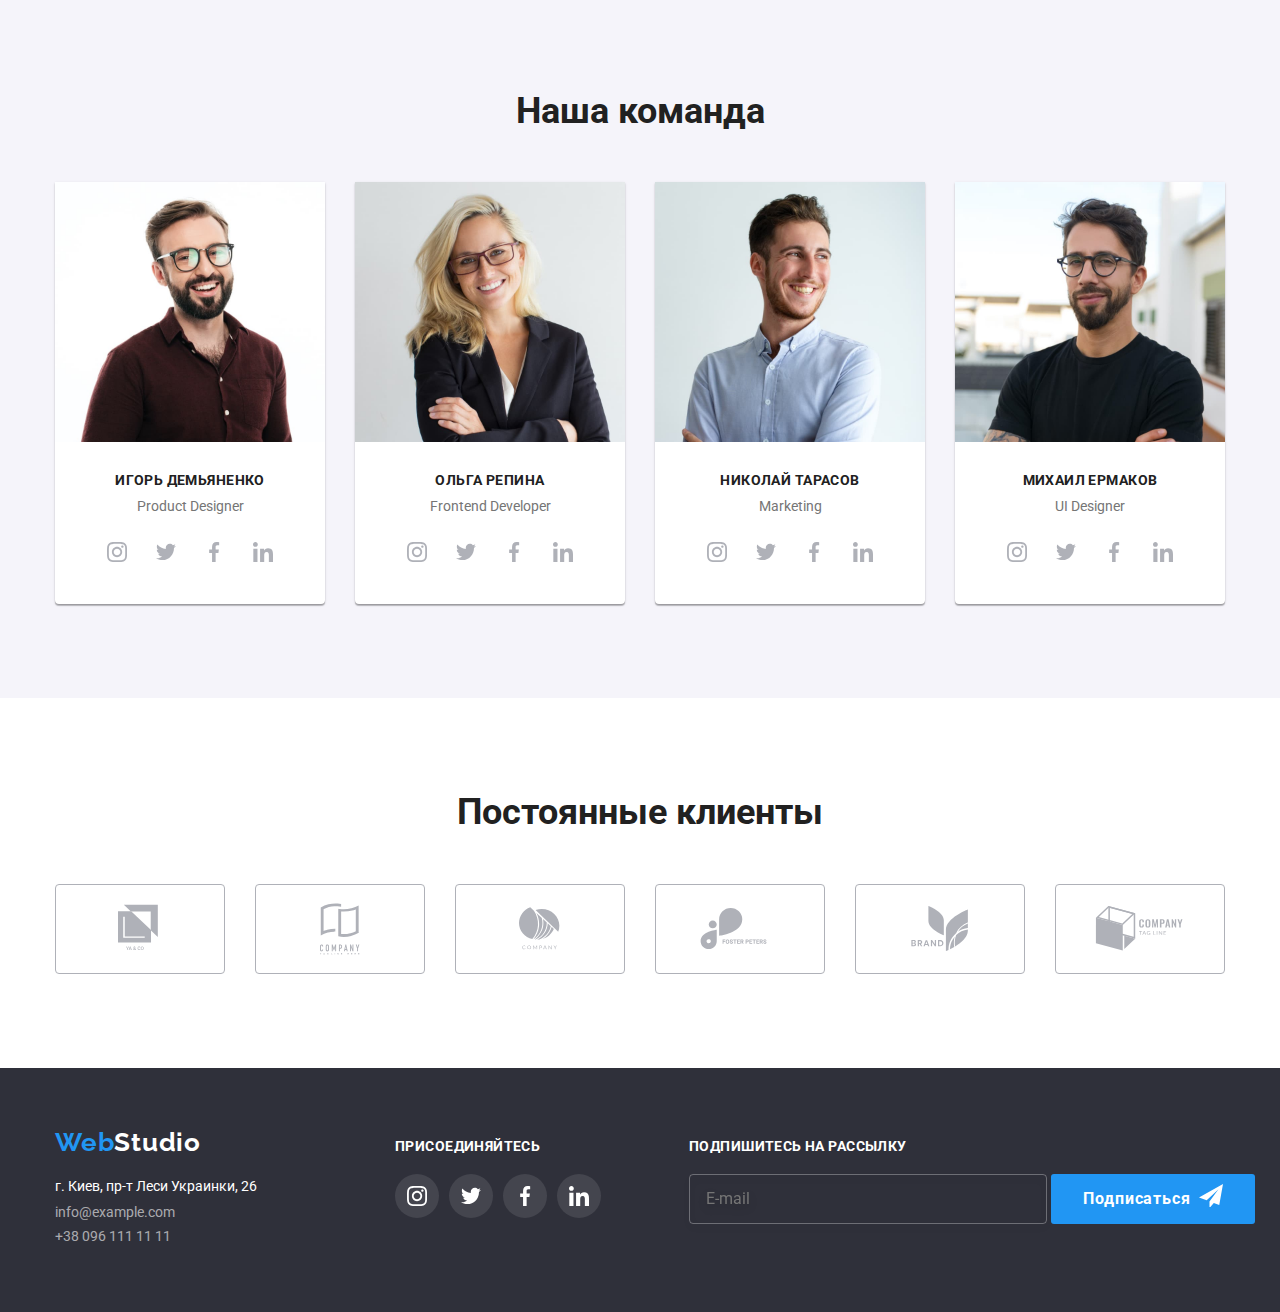
==== commit 666a5231: "index" ====
--- a/index.html
+++ b/index.html
@@ -59,8 +59,10 @@
     <main>
       <!-- HEROOOOOO -->
       <section class="hero">
-        <h1 class="hero-title">Эффективные решения для вашего бизнеса</h1>
-        <a href="#" class="btn-hero" data-modal-open>Заказать услугу</a>
+        <div class="hero-content">
+          <h1 class="hero-title">Эффективные решения для вашего бизнеса</h1>
+          <button class="btn" data-modal-open>Заказать услугу</button>
+        </div>
       </section>
 
       <section class="section ideology">
@@ -70,32 +72,28 @@
             <li class="ideology-item antena">
               <h3>Внимание к деталям</h3>
               <p class="ideology-text">
-                Идейные соображения, а также начало повседневной работы по
-                формированию позиции.
+                Идейные соображения, а также начало повседневной работы по формированию позиции.
               </p>
             </li>
 
             <li class="ideology-item clock">
               <h3>Пунктуальность</h3>
               <p class="ideology-text">
-                Задача организации, в особенности же рамки и место обучения
-                кадров влечет за собой.
+                Задача организации, в особенности же рамки и место обучения кадров влечет за собой.
               </p>
             </li>
 
             <li class="ideology-item diagramm">
               <h3>Планирование</h3>
               <p class="ideology-text">
-                Равным образом консультация с широким активом в значительной
-                степени обуславливает.
+                Равным образом консультация с широким активом в значительной степени обуславливает.
               </p>
             </li>
 
             <li class="ideology-item cosmonaut">
               <h3>Современные технологии</h3>
               <p class="ideology-text">
-                Значимость этих проблем настолько очевидна, что реализация
-                плановых заданий.
+                Значимость этих проблем настолько очевидна, что реализация плановых заданий.
               </p>
             </li>
           </ul>
@@ -109,32 +107,17 @@
           <h2 class="section-title">Чем мы занимаемся</h2>
           <ul class="affair-list">
             <li class="affair-lists">
-              <img
-                src="./images/affair-1.jpg"
-                alt="desktop"
-                width="370"
-                height="294"
-              />
+              <img src="./images/affair-1.jpg" alt="desktop" width="370" height="294" />
               <p class="app">Десктопные приложения</p>
             </li>
 
             <li class="affair-lists">
-              <img
-                src="./images/affair-2.jpg"
-                alt="app"
-                width="370"
-                height="294"
-              />
+              <img src="./images/affair-2.jpg" alt="app" width="370" height="294" />
               <p class="app">Мобильные приложения</p>
             </li>
 
             <li class="affair-lists">
-              <img
-                src="./images/affair-3.jpg"
-                alt="design"
-                width="370"
-                height="294"
-              />
+              <img src="./images/affair-3.jpg" alt="design" width="370" height="294" />
               <p class="app">Дизайнерские решения</p>
             </li>
           </ul>
@@ -149,12 +132,7 @@
           <ul class="team">
             <li class="team-list">
               <a href="#">
-                <img
-                  src="./images/teamer-1.jpg"
-                  alt="crew"
-                  width="270"
-                  height="260"
-                />
+                <img src="./images/teamer-1.jpg" alt="crew" width="270" height="260" />
                 <h3>Игорь Демьяненко</h3>
                 <p class="team-text">Product Designer</p>
               </a>
@@ -193,12 +171,7 @@
 
             <li class="team-list">
               <a href="#">
-                <img
-                  src="./images/teamer-2.jpg"
-                  alt="crew"
-                  width="270"
-                  height="260"
-                />
+                <img src="./images/teamer-2.jpg" alt="crew" width="270" height="260" />
                 <h3>Ольга Репина</h3>
                 <p class="team-text">Frontend Developer</p>
               </a>
@@ -236,12 +209,7 @@
 
             <li class="team-list">
               <a href="#">
-                <img
-                  src="./images/teamer-3.jpg"
-                  alt="crew"
-                  width="270"
-                  height="260"
-                />
+                <img src="./images/teamer-3.jpg" alt="crew" width="270" height="260" />
                 <h3>Николай Тарасов</h3>
                 <p class="team-text">Marketing</p>
               </a>
@@ -279,12 +247,7 @@
 
             <li class="team-list">
               <a href="#">
-                <img
-                  src="./images/teamer-4.jpg"
-                  alt="crew"
-                  width="270"
-                  height="260"
-                />
+                <img src="./images/teamer-4.jpg" alt="crew" width="270" height="260" />
                 <h3>Михаил Ермаков</h3>
                 <p class="team-text">UI Designer</p>
               </a>
@@ -431,14 +394,8 @@
         <div class="footer-form">
           <p class="footer-text">Подпишитесь на рассылку</p>
           <form class="form-footer">
-            <input
-              type="email"
-              name="user-mail"
-              class="input-user-mail"
-              required
-              placeholder="E-mail"
-            />
-            <button type="submit" class="footer-btn-form telegram">
+            <input type="email" name="user-mail" class="input-user-mail" required placeholder="E-mail" />
+            <button type="submit" class="btn telegram">
               Подписаться
             </button>
           </form>
@@ -458,14 +415,7 @@
             <svg class="modal-svg">
               <use href="./images/sprite1.svg#icon-person"></use>
             </svg>
-            <input
-              class="modal-input"
-              type="text"
-              name="text-name"
-              placeholder="Андрей Андреевич"
-              id="name"
-              required
-            />
+            <input class="modal-input" type="text" name="text-name" placeholder="Андрей Андреевич" id="name" required />
           </div>
 
           <div class="modal-form">
@@ -473,14 +423,7 @@
             <svg class="modal-svg">
               <use href="./images/sprite1.svg#icon-phones"></use>
             </svg>
-            <input
-              class="modal-input"
-              type="tel"
-              name="tel"
-              placeholder="+380639379992"
-              id="tel"
-              required
-            />
+            <input class="modal-input" type="tel" name="tel" placeholder="+380639379992" id="tel" required />
           </div>
 
           <div class="modal-form">
@@ -499,28 +442,15 @@
           </div>
 
           <label class="text-area-label" for="texterea">Комментарий</label>
-          <textarea
-            class="text-area"
-            name="massage"
-            placeholder="Введите текст"
-            id="texterea"
-          ></textarea>
+          <textarea class="text-area" name="massage" placeholder="Введите текст" id="texterea"></textarea>
           <div class="checkbox-wrapper">
-            <input
-              type="checkbox"
-              class="checkbox-input"
-              value="accept"
-              id="checkbox"
-              required
-            />
-            <label class="checkbox-label" for="checkbox"
-              >Соглашаюсь с рассылкой и принимаю
-              <a class="checkbox-link" href="" target="_blank"
-                >Условия договора</a
-              ></label
-            >
+            <input type="checkbox" class="checkbox-input" value="accept" id="checkbox" required />
+            <label class="checkbox-label" for="checkbox">
+              Соглашаюсь с рассылкой и принимаю
+              <a class="checkbox-link" href="" target="_blank">Условия договора</a>
+            </label>
           </div>
-          <button type="submit" class="modal-button">
+          <button type="submit" class="btn">
             Отправить
           </button>
         </form>
--- a/css/main.min.css
+++ b/css/main.min.css
@@ -1,2 +1,2 @@
-body{background-color:#fff;color:#757575;font-size:14px;font-family:'Roboto', sans-serif;margin:0;padding:0}img{display:block}html{box-sizing:border-box}*,*::after,*::before{box-sizing:inherit}h1,h2,h3,h4,ul,p{list-style:none;padding:0;margin:0}h3{font-size:14px;text-transform:uppercase;letter-spacing:0.03em;margin-top:30px;margin-bottom:10px;color:#212121}a{text-decoration:none}.section{padding-top:94px;padding-bottom:94px}.section-title{text-align:center;font-size:36px;margin-bottom:50px}.wrapper{display:flex;align-items:center}.section-title{color:#212121}.container{width:1200px;margin:0 auto;padding-left:15px;padding-right:15px}header{background-color:#fff;padding:25px 0;border-bottom:1px solid #ECECEC}.logo{margin-right:93px;font-family:Raleway;font-weight:bold;font-size:26px;letter-spacing:0.03em;color:#fff}header .logo{color:#212121;font-family:Raleway;font-weight:bold;font-size:26px}.logo span{color:#2196F3}nav{display:flex;align-items:center}.site-nav{display:flex}.site-nav a{color:#212121;font-size:14px;font-weight:500}.site-nav-item a{position:relative;padding-bottom:32px}.site-nav.link:hover,.site-nav.link:focus{color:#2196F3}.site-nav li{display:flex;margin-right:50px;display:block}.site-nav li:last-child{margin-right:0}.site-nav .current{color:#2196F3}.current::after{position:absolute;content:"";width:100%;height:4px;background-color:#2196F3;border-radius:2px;position:absolute;left:0;bottom:0}.list a{color:#757575;transition:all 0.25s cubic-bezier(0.4, 0, 0.2, 1)}.list a:hover,.list a:focus{color:#2196F3}.adress-link{font-weight:500;display:flex;align-items:center}.auth-nav{display:flex;margin-left:auto}.auth-nav li:first-child{margin-right:50px}.adress-link svg{fill:currentColor;margin-right:10px}.adress-link:hover svg{fill:currentColor}.hero{background-image:linear-gradient(rgba(47,48,58,0.4), rgba(47,48,58,0.4)),url(../images/header-img.jpg);background-repeat:no-repeat;background-size:cover;text-align:center}.hero-title{padding-top:200px;margin:0 auto;width:696px;color:#fff;font-family:Roboto;font-weight:900;font-size:44px;line-height:1.367;letter-spacing:0.06em;text-transform:uppercase}.btn-hero{display:inline-block;color:#fff;font-weight:900;background-color:#2196F3;font-size:18px;line-height:1.367;padding:10px 32px;border-radius:3px;margin:30px 0 200px 0;min-width:200px;text-align:center;transition:all 0.25s cubic-bezier(0.165, 0.84, 0.44, 1)}.btn-hero:hover,.btn-hero:focus{color:#212121;background-color:#F5F4FA}.btn{color:#212121;background-color:#F5F4FA;font-family:Roboto;font-weight:500;font-size:16px;padding:6px 12px;border-radius:6px;border:none;transition:all 0.25s cubic-bezier(0.4, 0, 0.2, 1)}.btn:hover,.btn:focus{color:#fff;background-color:#2196F3;box-shadow:0px 3px 1px rgba(0,0,0,0.1),0px 1px 2px rgba(0,0,0,0.08),0px 2px 2px rgba(0,0,0,0.12)}.modal-button{font-family:Roboto;font-style:normal;font-weight:bold;display:block;margin:0 auto;color:#fff;background-color:#2196F3;border:none;padding-top:10px;padding-right:55px;padding-bottom:10px;padding-left:55px;box-shadow:0px 4px 4px rgba(0,0,0,0.15);border-radius:4px;transition:all 0.25s cubic-bezier(0.4, 0, 0.2, 1);cursor:pointer}.modal-button:hover{background-color:#757575}.form-wrapper{position:absolute;top:121px;left:50%;transform:translateX(-50%);width:528px;height:598px;background-color:#fff;padding:40px;border-radius:4px;box-shadow:0px 1px 3px rgba(0,0,0,0.12),0px 1px 1px rgba(0,0,0,0.14),0px 2px 1px rgba(0,0,0,0.2);animation:animate125 3000ms}.form-wrapper-text{text-align:center;margin-bottom:20px;font-style:normal;font-weight:bold;font-size:20px;color:#212121}.modal-form{position:relative;margin-bottom:10px;color:#757575;font-size:12px}.modal-form:hover .modal-svg,.modal-form:focus-within .modal-svg{fill:#2196F3;transition:0.25s cubic-bezier(0.4, 0, 0.2, 1)}.modal-form:hover .modal-input,.modal-form:focus-within .modal-input{border-color:#2196F3;transition:0.25s cubic-bezier(0.4, 0, 0.2, 1)}.modal-svg{position:absolute;top:49%;left:0;width:18px;height:18px;margin-left:12px}.modal-input{border:1px solid rgba(33,33,33,0.2);border-radius:4px;width:100%;height:40px;padding-left:32px;margin-top:4px;outline:none}.text-area{border:1px solid rgba(33,33,33,0.2);border-radius:4px;font-size:14px;width:448px;height:120px;resize:none;padding-top:15px;padding-left:12px;margin-top:4px;outline:none}.text-area::placeholder{color:rgba(117,117,117,0.5)}.checkbox-wrapper{display:flex;align-items:center;margin-top:30px;margin-bottom:20px}.check-label{margin-bottom:15px}.checkbox-input{width:30px;height:30px;position:absolute;width:1px;height:1px;margin:-1px;border:0;padding:0;clip:rect(0 0 0 0);overflow:hidden}.checkbox-input:checked+.checkbox-label::before{background-image:url("../images/mark.svg");background-color:#2196F3;background-repeat:no-repeat;background-position:center}.checkbox-label{display:flex}.checkbox-label::before{display:block;content:"";width:16px;height:15px;background:#FFFFFF;border:1px solid #212121;border-radius:4px;margin-right:8px}.checkbox-link{color:#2196F3;text-decoration:underline;margin-left:3px}.backdrop{position:fixed;width:100%;height:100%;background-color:rgba(0,0,0,0.2);top:0;left:0;transition:opacity 0.5s cubic-bezier(0.075, 0.82, 0.165, 1)}.is-hidden{opacity:0;visibility:hidden}.wrapper-close{position:absolute;top:10px;right:10px;background-image:url(../images/close.svg);width:18px;height:18px;border:none;border-radius:50%;cursor:pointer;box-shadow:0 5px 10px 0 #ccc;background-color:transparent}.affair-list{display:flex}.affair-lists{position:relative;margin-right:30px;text-align:center}.affair-lists:last-child{margin-right:0}.app{position:absolute;text-align:center;width:370px;left:1px;top:222px;font-size:16px;color:#fff;letter-spacing:0.03em;text-transform:uppercase;background-color:rgba(47,48,58,0.8);padding-top:27px;padding-bottom:27px}.ideology{padding-bottom:0}.ideology-text{font-weight:normal;line-height:1.715em;letter-spacing:0.04em}.ideology-list{display:flex}.ideology-item{width:270px;margin-right:30px;flex-wrap:wrap}.ideology-item:last-child{margin-right:0px}.ideology-item::before{display:block;content:"";height:120px;width:100%;background-color:#F5F4FA;background-repeat:no-repeat;background-position:center}.antena::before{background-image:url(../images/antenna.svg)}.clock::before{background-image:url(../images/clock.svg)}.diagramm::before{background-image:url(../images/diagramm.svg)}.cosmonaut::before{background-image:url(../images/astronaut.svg)}.team{display:flex;background-color:#F5F4FA}.team-list{width:270px;margin-right:30px;text-align:center;box-shadow:0px 1px 3px rgba(0,0,0,0.12),0px 1px 1px rgba(0,0,0,0.14),0px 2px 1px rgba(0,0,0,0.2);border-radius:0px 0px 4px 4px;padding-bottom:30px}.team-list:last-child{margin-right:0}.team-text{color:#757575;margin-bottom:16px}.social-list{display:flex;width:190px;margin:0 auto;justify-content:space-between}.social-list-link{display:flex;align-items:center;justify-content:center;padding:0;border:0;width:44px;height:44px;border-radius:50%;background-color:#F5F4FA;transition:all 0.25s cubic-bezier(0.4, 0, 0.2, 1)}.social-list-link:hover{fill:#fff;background-color:#2196F3}.social-list-icon{width:20px;height:20px;fill:#AFB1B8}.social-list-icon:hover{fill:#fff}.social-list-item:hover .social-list-icon{fill:#fff}.client-list{display:flex}.client-item{width:calc((100% - 30px * 5) / 6);margin-right:30px}.client-item:last-child{margin-right:0}.client-list-link{display:flex;justify-content:center;align-items:center;border:1px solid #AFB1B8;border-radius:4px;height:90px;width:100%;transition:all 0.25s cubic-bezier(0.4, 0, 0.2, 1)}.client-list-link:hover,.client-list-link:focus{border-color:#2196F3}.client-list-link svg{fill:#AFB1B8;transition:fill 0.25s cubic-bezier(0.4, 0, 0.2, 1)}.client-list-link:hover svg,.client-list-link:focus svg{fill:#2196F3}address a{margin-bottom:8px;display:block;font-style:normal;color:rgba(255,255,255,0.6)}address p{color:#fff;font-style:normal;margin-bottom:10px}.footer-text{color:#fff;font-family:Roboto;font-style:normal;font-weight:bold;font-size:14px;letter-spacing:0.03em;text-transform:uppercase;margin-bottom:20px}footer{background-color:#2F303A;padding-top:60px;padding-bottom:60px}footer .container{display:flex;align-items:center;align-items:baseline}.footer-link{margin-left:70px}.footer-adress address{margin-top:20px}.footer-list svg{width:20px;height:20px}.footer-list{display:flex;width:206px;justify-content:space-between}.footer-list-link{display:flex;align-items:center;justify-content:center;padding:0;border:0;width:44px;height:44px;border-radius:50%;background-color:rgba(255,255,255,0.1);transition:all 0.25s cubic-bezier(0.4, 0, 0.2, 1)}.footer-list-link svg{fill:#fff}.footer-list-link:hover,.footer-list-link:focus{background-color:#2196F3}.footer-form{margin-left:88px}.form-footer{width:570px;display:flex}.input-user-mail{font-family:Roboto;font-style:normal;font-weight:normal;font-size:16px;width:358px;height:50px;padding-left:16px;padding-top:15px;padding-bottom:15px;color:rgba(255,255,255,0.6);border:1px solid rgba(255,255,255,0.3);box-sizing:border-box;filter:drop-shadow(0px 4px 4px rgba(0,0,0,0.15));border-radius:4px;background-color:transparent;outline:none}.footer-btn-form{font-style:normal;font-weight:normal;display:flex;align-items:center;box-shadow:0px 4px 4px rgba(0,0,0,0.15);border-radius:4px;font-weight:bold;width:200px;margin-left:12px;font-size:16px;padding-top:10px;padding-bottom:6px;padding-left:36px;background-color:#2196F3;color:#fff;border:none;box-shadow:0px 4px 4px rgba(0,0,0,0.15);border-radius:4px;transition:all 0.25s cubic-bezier(0.4, 0, 0.2, 1);outline:none}.footer-btn-form:hover,.footer-btn-form:focus{background-color:rgba(255,255,255,0.1)}.telegram::after{display:inline-block;content:"";height:23px;width:24px;margin-left:8px;background-image:url(../images/telegram.svg);background-repeat:no-repeat}
+body{background-color:#fff;color:#757575;font-size:14px;font-family:'Roboto', sans-serif;margin:0;padding:0}img{display:block}html{box-sizing:border-box}*,*::after,*::before{box-sizing:inherit}h1,h2,h3,h4,ul,p{list-style:none;padding:0;margin:0}h3{font-size:14px;text-transform:uppercase;letter-spacing:0.03em;margin-top:30px;margin-bottom:10px;color:#212121}a{text-decoration:none}.section{padding-top:94px;padding-bottom:94px}.section-title{text-align:center;font-size:36px;margin-bottom:50px}.wrapper{display:flex;align-items:center}.section-title{color:#212121}.container{width:1200px;margin:0 auto;padding-left:15px;padding-right:15px}header{background-color:#fff;padding:25px 0;border-bottom:1px solid #ECECEC}.logo{margin-right:93px;font-family:Raleway;font-weight:bold;font-size:26px;letter-spacing:0.03em;color:#fff}header .logo{color:#212121;font-family:Raleway;font-weight:bold;font-size:26px}.logo span{color:#2196F3}nav{display:flex;align-items:center}.site-nav{display:flex}.site-nav a{color:#212121;font-size:14px;font-weight:500}.site-nav-item a{position:relative;padding-bottom:32px}.site-nav.link:hover,.site-nav.link:focus{color:#2196F3}.site-nav li{margin-right:50px;display:block}.site-nav li:last-child{margin-right:0}.site-nav .current{color:#2196F3}.current::after{position:absolute;content:"";width:100%;height:4px;background-color:#2196F3;border-radius:2px;position:absolute;left:0;bottom:0}.list a{color:#757575;transition:all 0.25s cubic-bezier(0.4, 0, 0.2, 1)}.list a:hover,.list a:focus{color:#2196F3}.form-wrapper{position:absolute;top:121px;left:50%;transform:translateX(-50%);width:528px;height:598px;background-color:#fff;padding:40px;border-radius:4px;box-shadow:0px 1px 3px rgba(0,0,0,0.12),0px 1px 1px rgba(0,0,0,0.14),0px 2px 1px rgba(0,0,0,0.2);animation:animate125 3000ms}.form-wrapper-text{text-align:center;margin-bottom:20px;font-style:normal;font-weight:bold;font-size:20px;color:#212121}.modal-svg{position:absolute;top:49%;left:0;width:18px;height:18px;margin-left:12px}.backdrop{position:fixed;width:100%;height:100%;background-color:rgba(0,0,0,0.2);top:0;left:0;transition:opacity 0.5s cubic-bezier(0.075, 0.82, 0.165, 1)}.is-hidden{opacity:0;visibility:hidden}.wrapper-close{position:absolute;top:10px;right:10px;background-image:url(../images/close.svg);width:18px;height:18px;border:none;border-radius:50%;cursor:pointer;box-shadow:0 5px 10px 0 #ccc;background-color:transparent}.modal-input{border:1px solid rgba(33,33,33,0.2);border-radius:4px;width:100%;height:40px;padding-left:32px;margin-top:4px;outline:none}.modal-form{position:relative;margin-bottom:10px;color:#757575;font-size:12px}.modal-form:hover .modal-svg,.modal-form:focus-within .modal-svg{fill:#2196F3;transition:0.25s cubic-bezier(0.4, 0, 0.2, 1)}.modal-form:hover .modal-input,.modal-form:focus-within .modal-input{border-color:#2196F3;transition:0.25s cubic-bezier(0.4, 0, 0.2, 1)}.text-area{border:1px solid rgba(33,33,33,0.2);border-radius:4px;font-size:14px;width:448px;height:120px;resize:none;padding-top:15px;padding-left:12px;margin-top:4px;outline:none}.text-area::placeholder{color:rgba(117,117,117,0.5)}.checkbox-wrapper{display:flex;align-items:center;margin-top:30px;margin-bottom:20px}.check-label{margin-bottom:15px}.checkbox-input{width:30px;height:30px;position:absolute;width:1px;height:1px;margin:-1px;border:0;padding:0;clip:rect(0 0 0 0);overflow:hidden}.checkbox-input:checked+.checkbox-label::before{background-image:url("../images/mark.svg");background-color:#2196F3;background-repeat:no-repeat;background-position:center}.checkbox-label{display:flex}.checkbox-label::before{display:block;content:"";width:16px;height:15px;background:#FFFFFF;border:1px solid #212121;border-radius:4px;margin-right:8px}.checkbox-link{color:#2196F3;text-decoration:underline;margin-left:3px}.footer-form{margin-left:88px}.form-footer{width:570px;display:flex}.input-user-mail{font-family:Roboto;font-style:normal;font-weight:normal;font-size:16px;width:358px;height:50px;padding-left:16px;padding-top:15px;padding-bottom:15px;color:rgba(255,255,255,0.6);border:1px solid rgba(255,255,255,0.3);box-sizing:border-box;filter:drop-shadow(0px 4px 4px rgba(0,0,0,0.15));border-radius:4px;background-color:transparent;outline:none}.footer-btn-form{font-style:normal;font-weight:normal;display:flex;align-items:center;box-shadow:0px 4px 4px rgba(0,0,0,0.15);border-radius:4px;font-weight:bold;width:200px;margin-left:12px;font-size:16px;padding-top:10px;padding-bottom:6px;padding-left:36px;background-color:#2196F3;color:#fff;border:none;box-shadow:0px 4px 4px rgba(0,0,0,0.15);border-radius:4px;transition:all 0.25s cubic-bezier(0.4, 0, 0.2, 1);outline:none}.footer-btn-form:hover,.footer-btn-form:focus{background-color:rgba(255,255,255,0.1)}.telegram::after{display:inline-block;content:"";height:23px;width:24px;margin-left:8px;background-image:url(../images/telegram.svg);background-repeat:no-repeat}.adress-link{font-weight:500;display:flex;align-items:center}.auth-nav{display:flex;margin-left:auto}.auth-nav li:first-child{margin-right:50px}.adress-link svg{fill:currentColor;margin-right:10px}.adress-link:hover svg{fill:currentColor}.hero{background-image:linear-gradient(rgba(47,48,58,0.4), rgba(47,48,58,0.4)),url(../images/header-img.jpg);background-repeat:no-repeat;background-size:cover;text-align:center}.hero-content{padding-top:200px;padding-bottom:200px;max-width:696px;margin:0 auto}.hero-title{margin-bottom:30px;color:#fff;font-family:Roboto;font-weight:900;font-size:44px;line-height:1.367;letter-spacing:0.06em;text-transform:uppercase}.btn{display:flex;justify-content:center;min-width:200px;border:none;border-radius:3px;padding:10px 32px;margin-left:auto;margin-right:auto;font-weight:700;font-size:16px;line-height:1.875;letter-spacing:0.06em;color:#fff;background-color:#2196F3;outline:none;transition:all 0.25s cubic-bezier(0.165, 0.84, 0.44, 1)}.btn:hover,.btn:focus{transform:scale(1.1)}.btn-filter{color:#212121;background-color:#f5f4fa;font-family:Roboto;font-weight:500;font-size:16px;padding:6px 12px;border-radius:6px;border:none;transition:all 0.25s cubic-bezier(0.4, 0, 0.2, 1)}.btn-filter:hover,.btn-filter:focus{color:#fff;background-color:#2196F3;box-shadow:0px 3px 1px rgba(0,0,0,0.1),0px 1px 2px rgba(0,0,0,0.08),0px 2px 2px rgba(0,0,0,0.12)}.affair-list{display:flex}.affair-lists{position:relative;width:370px;margin-right:30px;text-align:center}.affair-lists:last-child{margin-right:0}.app{position:absolute;text-align:center;width:100%;left:0;bottom:0;font-weight:700;font-size:16px;color:#fff;letter-spacing:0.03em;text-transform:uppercase;background-color:rgba(47,48,58,0.8);padding-top:27px;padding-bottom:27px}.ideology{padding-bottom:0}.ideology-text{font-weight:normal;line-height:1.715em;letter-spacing:0.04em}.ideology-list{display:flex}.ideology-item{width:270px;margin-right:30px;flex-wrap:wrap}.ideology-item:last-child{margin-right:0px}.ideology-item::before{display:block;content:"";height:120px;width:100%;background-color:#F5F4FA;background-repeat:no-repeat;background-position:center}.antena::before{background-image:url(../images/antenna.svg)}.clock::before{background-image:url(../images/clock.svg)}.diagramm::before{background-image:url(../images/diagramm.svg)}.cosmonaut::before{background-image:url(../images/astronaut.svg)}.team{display:flex;background-color:#f5f4fa}.team-list{width:270px;margin-right:30px;text-align:center;box-shadow:0px 1px 3px rgba(0,0,0,0.12),0px 1px 1px rgba(0,0,0,0.14),0px 2px 1px rgba(0,0,0,0.2);border-radius:0px 0px 4px 4px;padding-bottom:30px;background-color:#fff}.team-list:last-child{margin-right:0}.team-text{color:#757575;margin-bottom:16px}.social-list{display:flex;width:190px;margin:0 auto;justify-content:space-between}.social-list-link{display:flex;align-items:center;justify-content:center;padding:0;border:0;width:44px;height:44px;border-radius:50%;transition:all 0.25s cubic-bezier(0.4, 0, 0.2, 1)}.social-list-link:hover{fill:#fff;background-color:#2196F3}.social-list-icon{width:20px;height:20px;fill:#afb1b8}.social-list-icon:hover{fill:#fff}.social-list-item:hover .social-list-icon{fill:#fff}.client-list{display:flex}.client-item{width:calc((100% - 30px * 5) / 6);margin-right:30px}.client-item:last-child{margin-right:0}.client-list-link{display:flex;justify-content:center;align-items:center;border:1px solid #AFB1B8;border-radius:4px;height:90px;width:100%;transition:all 0.25s cubic-bezier(0.4, 0, 0.2, 1)}.client-list-link:hover,.client-list-link:focus{border-color:#2196F3}.client-list-link svg{fill:#AFB1B8;transition:fill 0.25s cubic-bezier(0.4, 0, 0.2, 1)}.client-list-link:hover svg,.client-list-link:focus svg{fill:#2196F3}address a{margin-bottom:8px;display:block;font-style:normal;color:rgba(255,255,255,0.6)}address p{color:#fff;font-style:normal;margin-bottom:10px}.footer-text{color:#fff;font-family:Roboto;font-style:normal;font-weight:bold;font-size:14px;letter-spacing:0.03em;text-transform:uppercase;margin-bottom:20px}footer{background-color:#2f303a;padding-top:60px;padding-bottom:60px}footer .container{display:flex;align-items:center;align-items:baseline}.footer-link{margin-left:70px;width:270px}.footer-adress address{margin-top:20px;width:270px}.footer-list svg{width:20px;height:20px}.footer-list{display:flex;width:206px;justify-content:space-between}.footer-list-link{display:flex;align-items:center;justify-content:center;padding:0;border:0;width:44px;height:44px;border-radius:50%;background-color:rgba(255,255,255,0.1);transition:all 0.25s cubic-bezier(0.4, 0, 0.2, 1)}.footer-list-link svg{fill:#fff}.footer-list-link:hover,.footer-list-link:focus{background-color:#2196F3}
 /*# sourceMappingURL=main.min.css.map */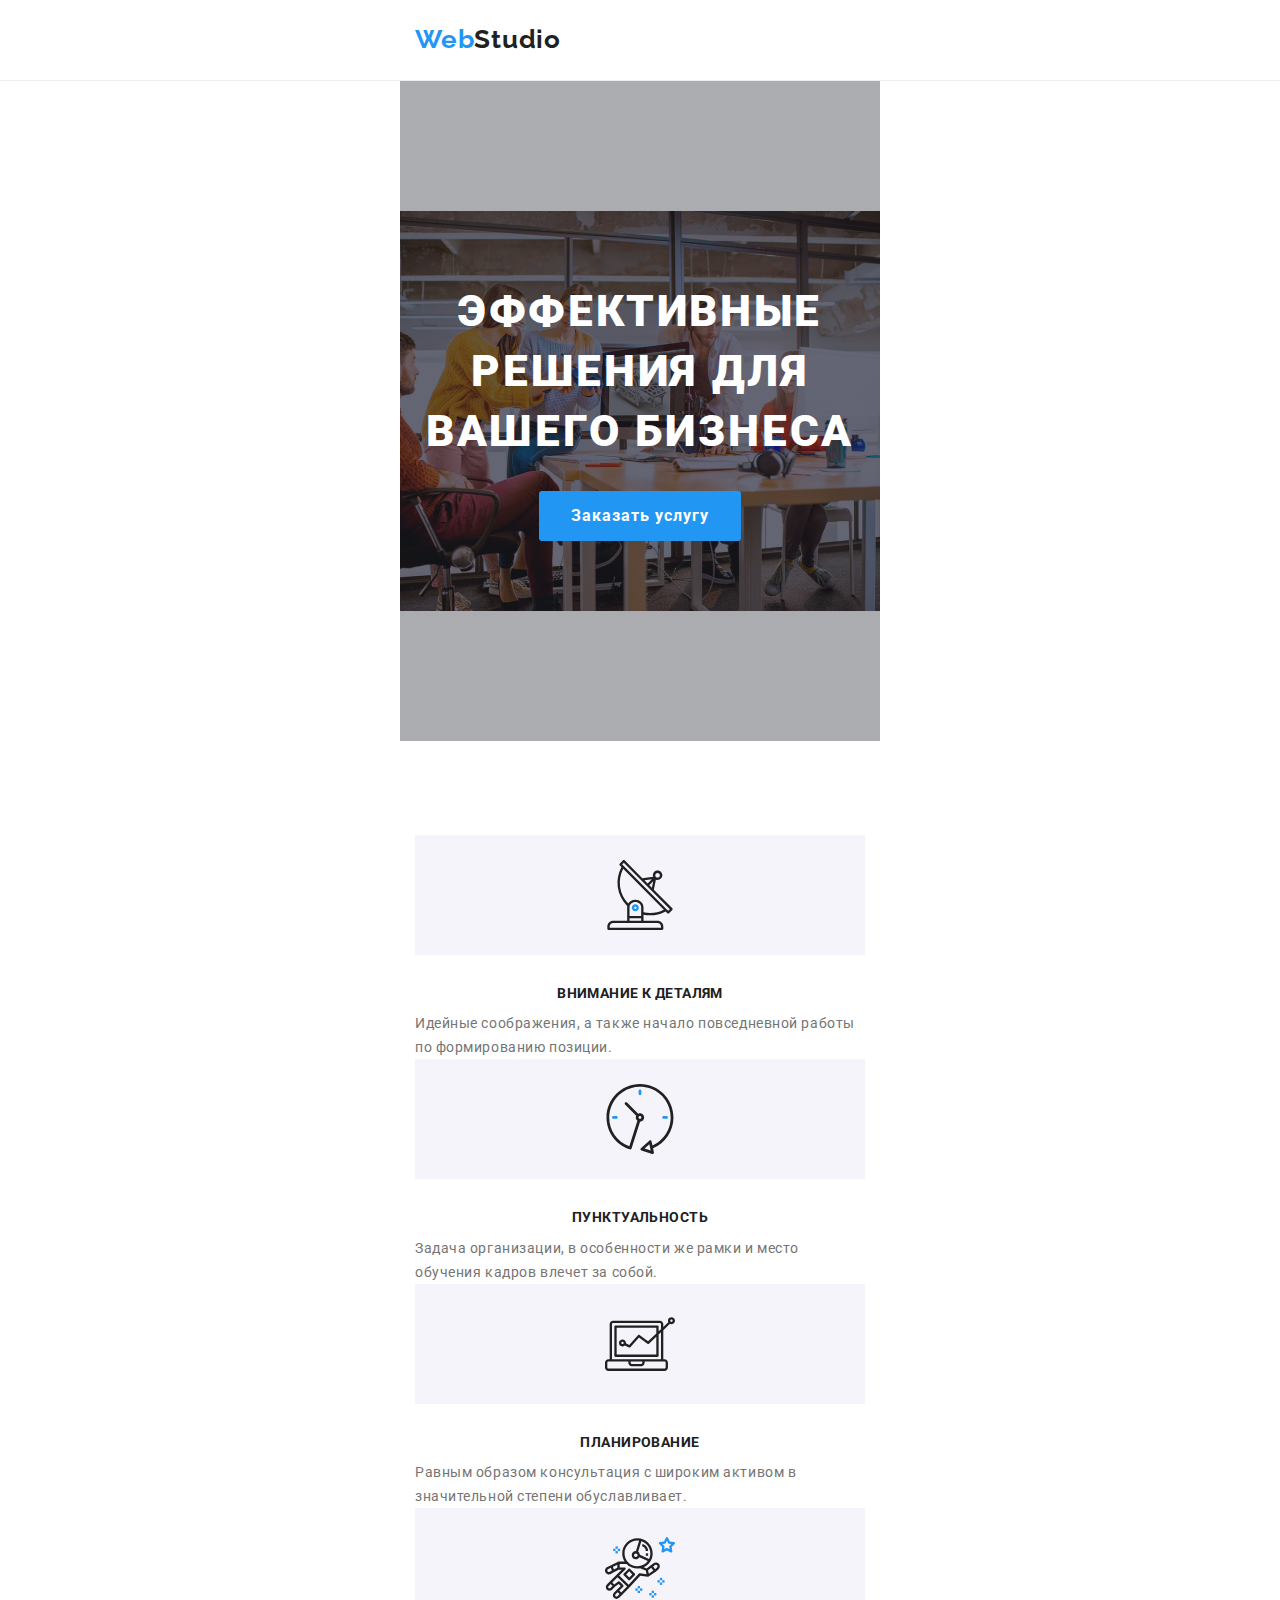
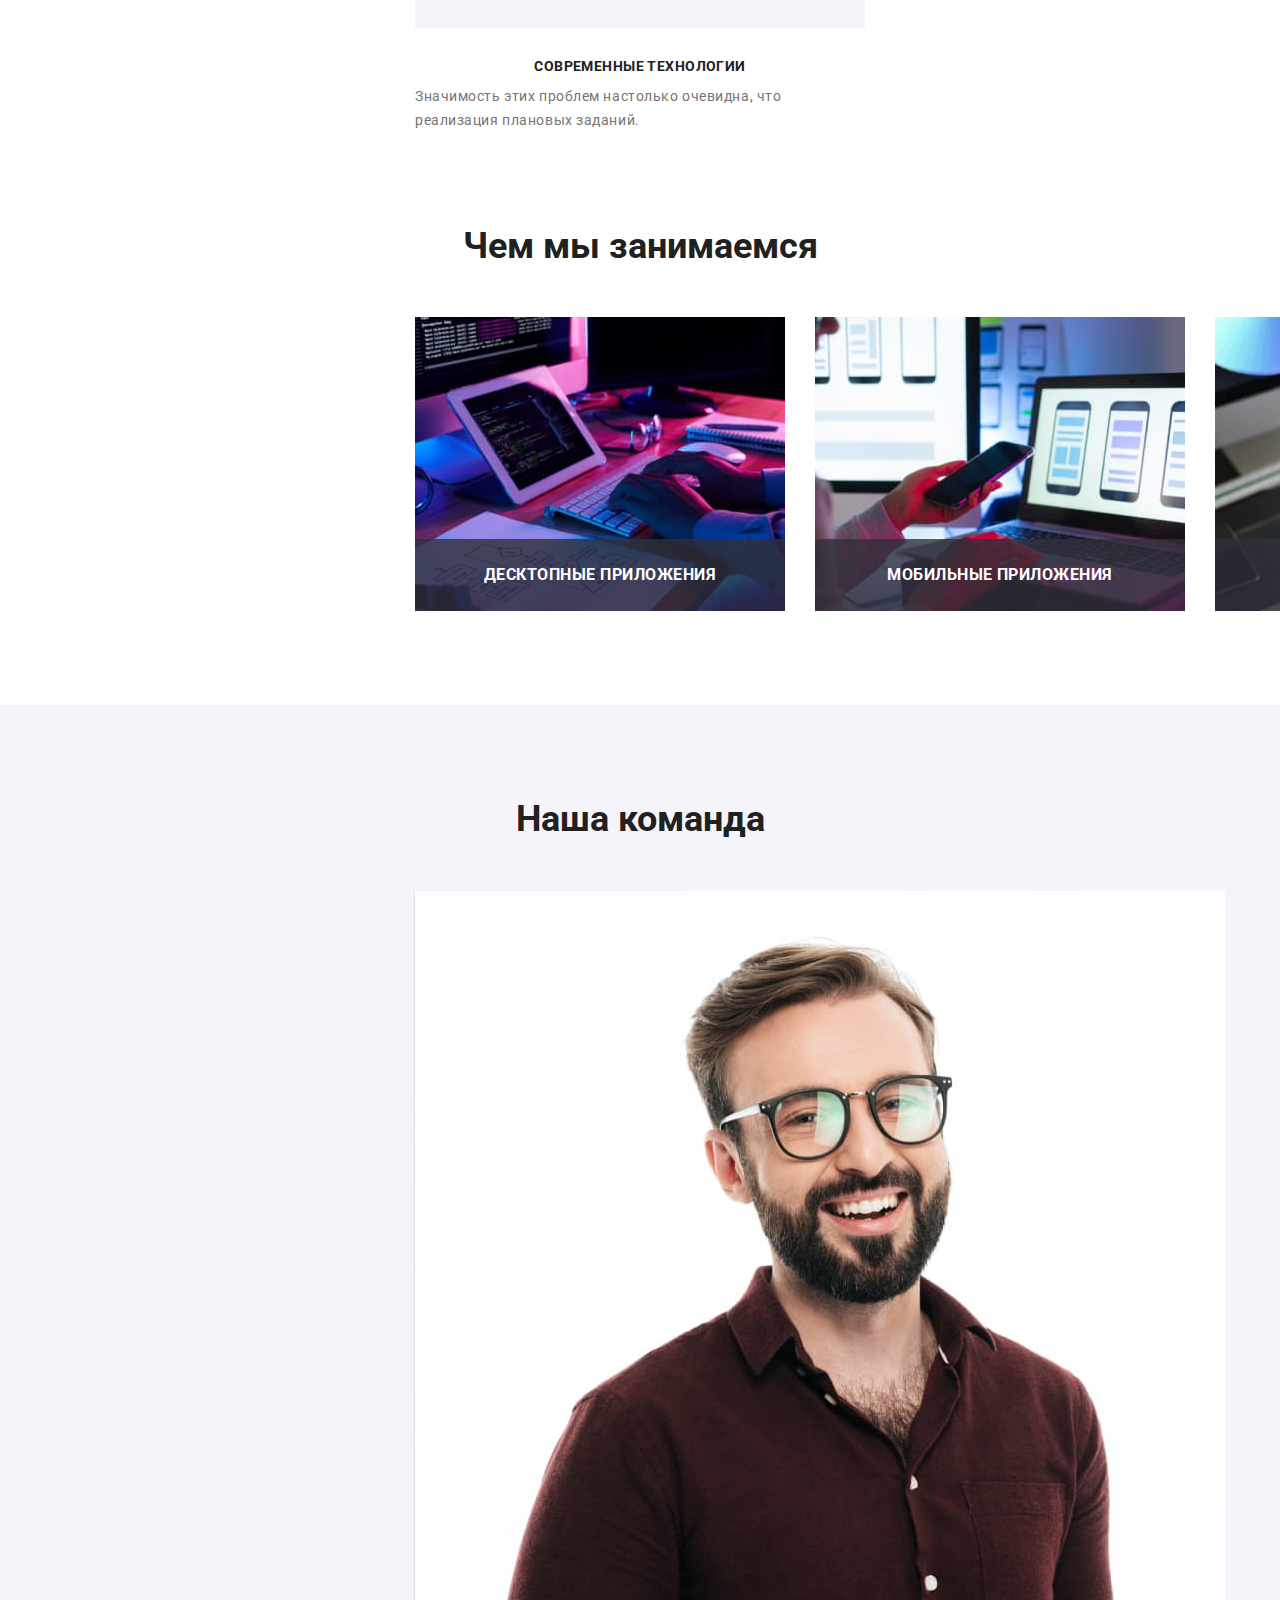
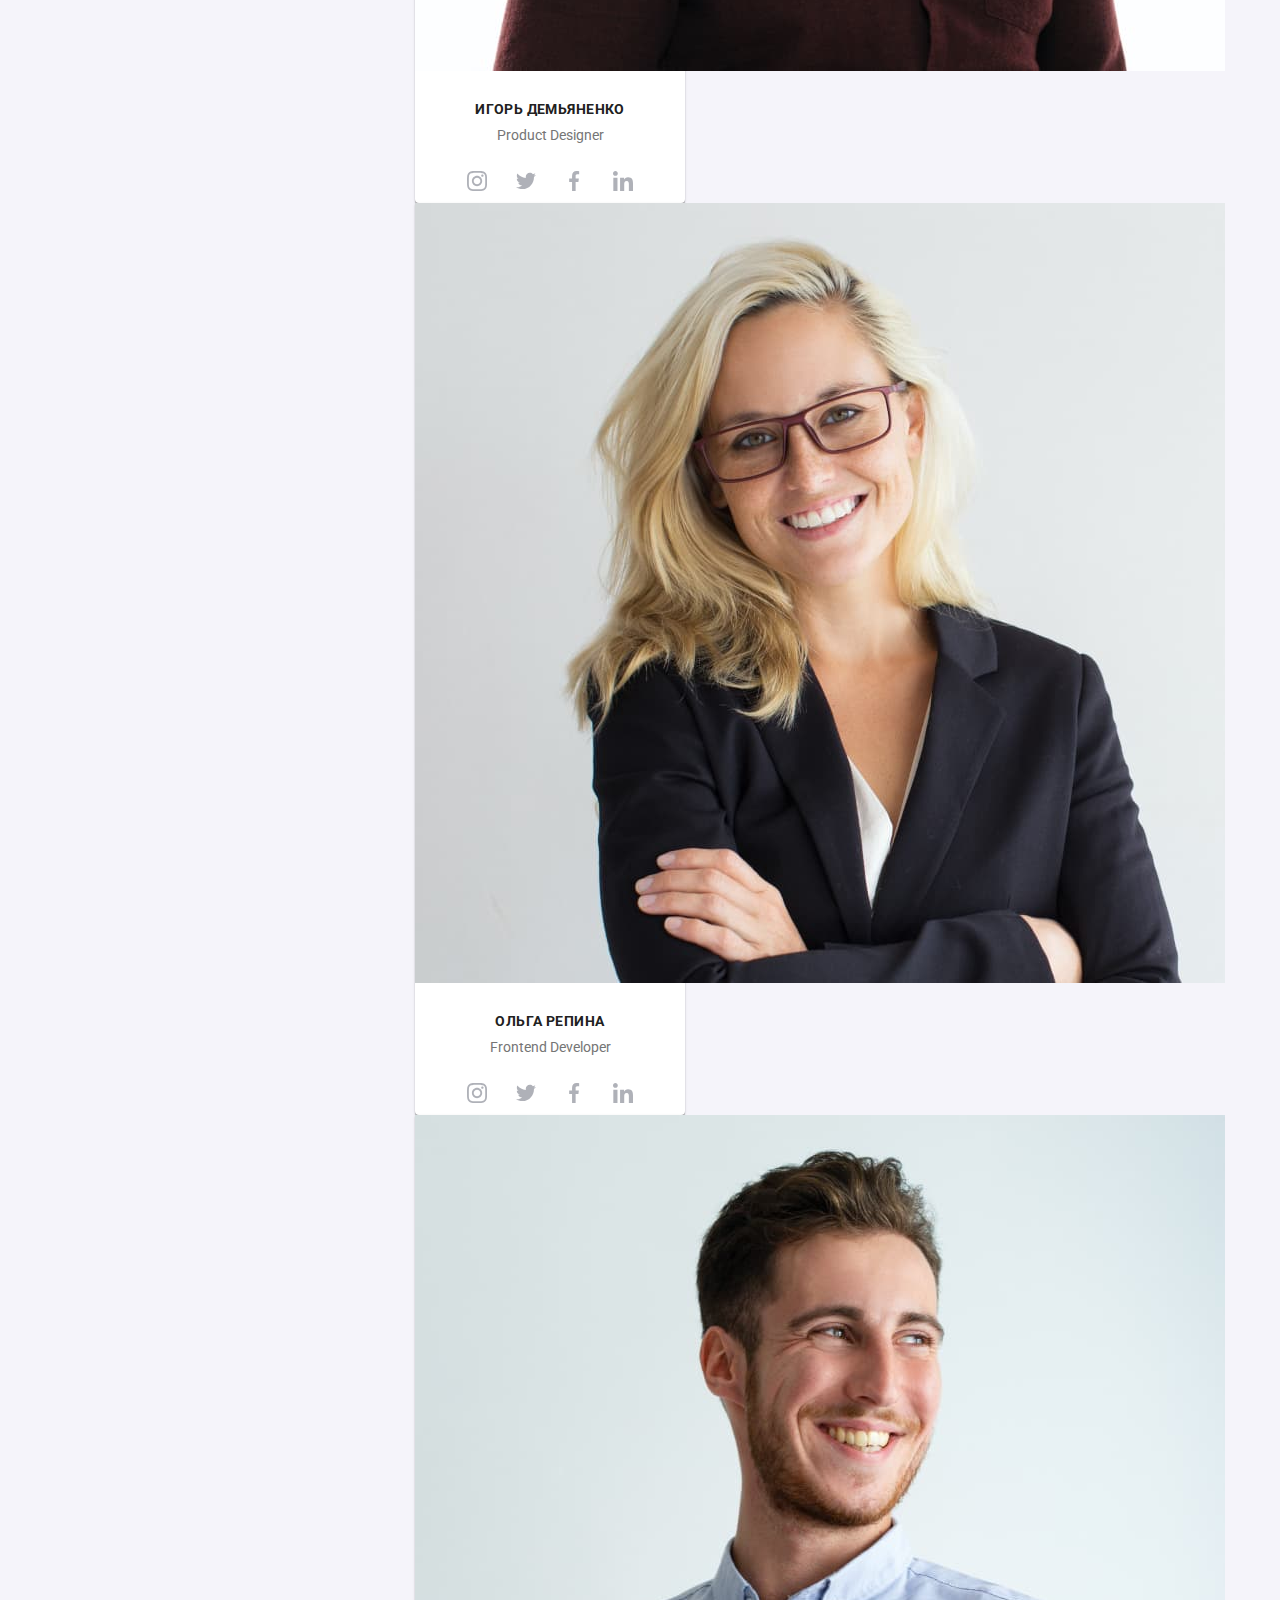
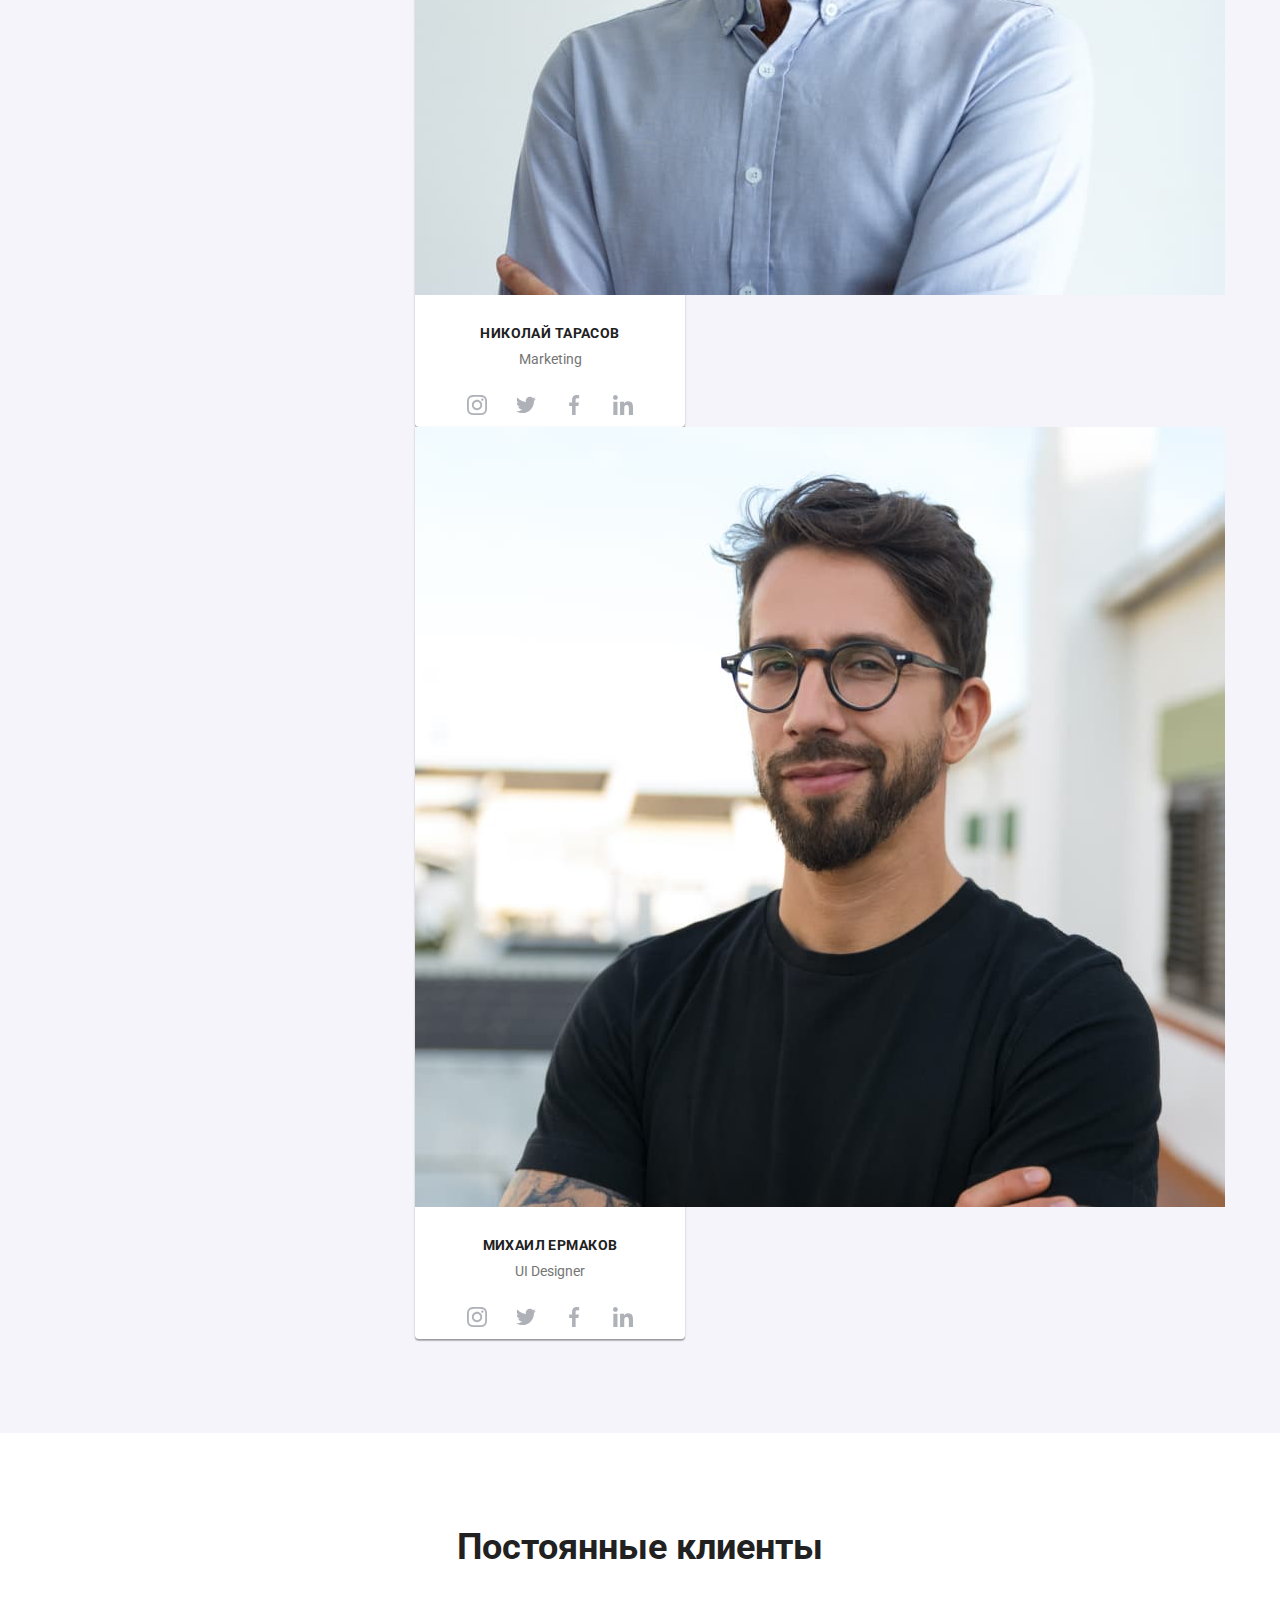
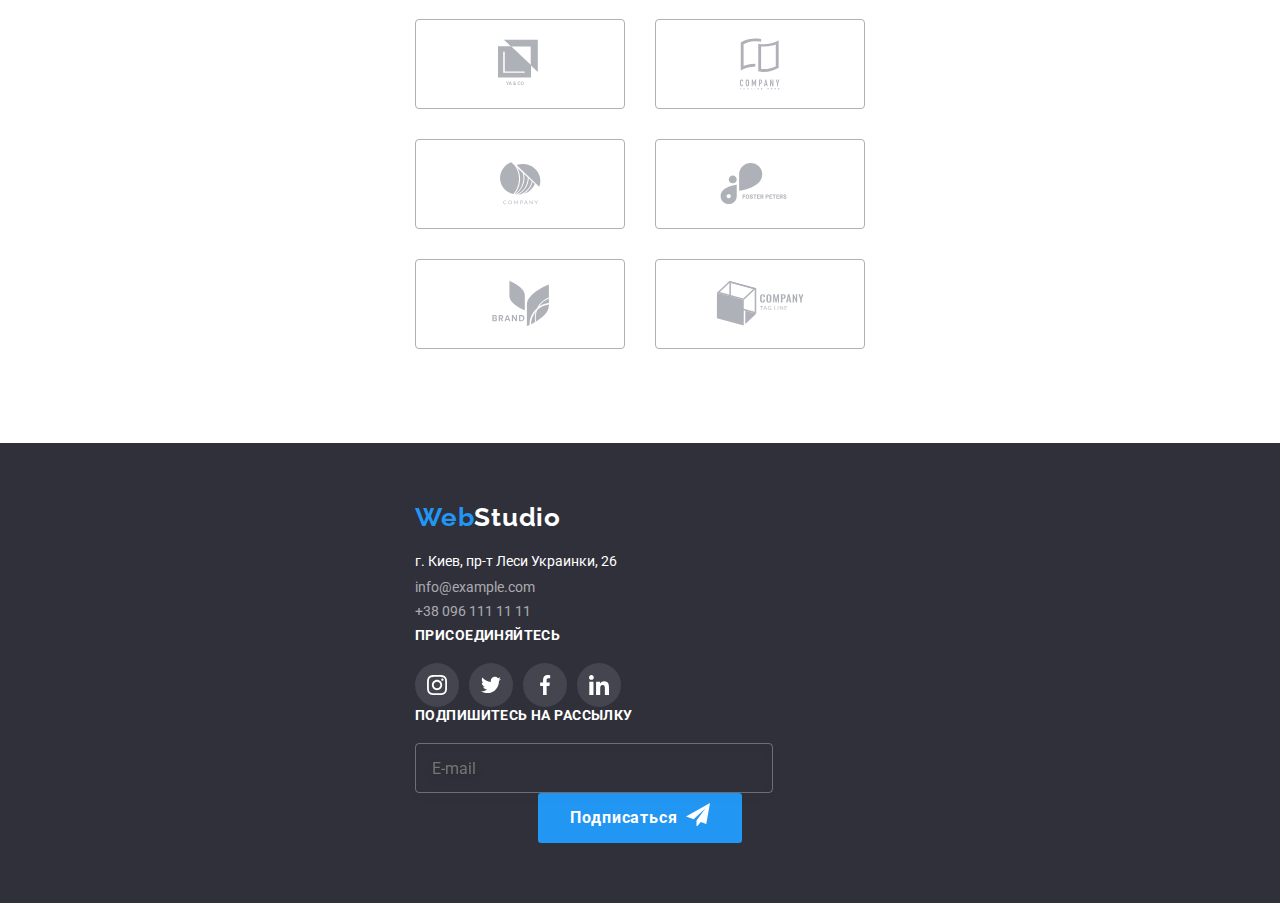
==== commit 5ffcf63d: "adaptiv" ====
--- a/index.html
+++ b/index.html
@@ -2,6 +2,7 @@
 <html lang="ru">
   <head>
     <meta charset="UTF-8" />
+    <link rel="shortcut icon" href="./images/favicon.png" type="image/png" />
     <meta name="viewport" content="width=device-width, initial-scale=1.0" />
     <title>Web Studio</title>
     <link
@@ -19,38 +20,48 @@
 
     <header>
       <div class="container wrapper">
-        <nav>
-          <a href="./index.html" class="logo"><span>Web</span>Studio</a>
-          <ul class="site-nav list">
-            <li class="site-nav-item">
-              <a href="./index.html" class="link current">Студия</a>
-            </li>
-            <li>
-              <a href="./portfolio.html" class="link">Портфолио</a>
-            </li>
-            <li class="site-nav-item"><a href="" class="link">Контакты</a></li>
-          </ul>
-        </nav>
-
-        <ul class="auth-nav list">
-          <li>
-            <a class="adress-link" href="mailto:info@devstudio.com">
-              <svg width="16" height="12">
-                <use href="./images/sprite1.svg#icon-imail"></use>
-              </svg>
-              info@devstudio.com</a
-            >
-          </li>
-
-          <li>
-            <a class="adress-link" href="tel:+380961111111"
-              ><svg width="12" height="16">
-                <use href="./images/sprite1.svg#icon-phone"></use>
-              </svg>
-              +38 096 111 11 11</a
-            >
-          </li>
-        </ul>
+        <a href="./index.html" class="logo"><span>Web</span>Studio</a>
+
+        <button class="burger-button" data-menu-button aria-expanded="false" aria-controls="menu-wrapper">
+          <svg width="40" height="40">
+            <use class="menu-btn-close" href="./images/sprite1.svg#close-burger"></use>
+            <use class="menu-btn-open" href="./images/sprite1.svg#open-burger"></use>
+          </svg>
+        </button>
+
+        <div class="menu-wrapper" data-menu>
+          <nav>
+            <ul class="site-nav list">
+              <li class="site-nav-item">
+                <a href="./index.html" class="link current">Студия</a>
+              </li>
+              <li class="site-nav-item">
+                <a href="./portfolio.html" class="link">Портфолио</a>
+              </li>
+              <li class="site-nav-item"><a href="" class="link">Контакты</a></li>
+            </ul>
+          </nav>
+
+          <ul class="auth-nav list">
+            <li class="auth-nav-item">
+              <a class="adress-link" href="mailto:info@devstudio.com">
+                <svg width="16" height="12">
+                  <use href="./images/sprite1.svg#icon-imail"></use>
+                </svg>
+                info@devstudio.com</a
+              >
+            </li>
+
+            <li class="auth-nav-item">
+              <a class="adress-link" href="tel:+380961111111"
+                ><svg width="12" height="16">
+                  <use href="./images/sprite1.svg#icon-phone"></use>
+                </svg>
+                +38 096 111 11 11</a
+              >
+            </li>
+          </ul>
+        </div>
       </div>
     </header>
 
@@ -132,7 +143,7 @@
           <ul class="team">
             <li class="team-list">
               <a href="#">
-                <img src="./images/teamer-1.jpg" alt="crew" width="270" height="260" />
+                <img src="./images/teamer-1.jpg" alt="crew" />
                 <h3>Игорь Демьяненко</h3>
                 <p class="team-text">Product Designer</p>
               </a>
@@ -171,7 +182,7 @@
 
             <li class="team-list">
               <a href="#">
-                <img src="./images/teamer-2.jpg" alt="crew" width="270" height="260" />
+                <img src="./images/teamer-2.jpg" alt="crew" />
                 <h3>Ольга Репина</h3>
                 <p class="team-text">Frontend Developer</p>
               </a>
@@ -209,7 +220,7 @@
 
             <li class="team-list">
               <a href="#">
-                <img src="./images/teamer-3.jpg" alt="crew" width="270" height="260" />
+                <img src="./images/teamer-3.jpg" alt="crew" />
                 <h3>Николай Тарасов</h3>
                 <p class="team-text">Marketing</p>
               </a>
@@ -247,7 +258,7 @@
 
             <li class="team-list">
               <a href="#">
-                <img src="./images/teamer-4.jpg" alt="crew" width="270" height="260" />
+                <img src="./images/teamer-4.jpg" alt="crew" />
                 <h3>Михаил Ермаков</h3>
                 <p class="team-text">UI Designer</p>
               </a>
@@ -360,28 +371,28 @@
         <div class="footer-link">
           <p class="footer-text">Присоединяйтесь</p>
           <ul class="footer-list">
-            <li class="fooler-list-item">
+            <li class="footer-list-item">
               <a href="" class="footer-list-link">
                 <svg>
                   <use href="./images/sprite1.svg#icon-instagram"></use>
                 </svg>
               </a>
             </li>
-            <li class="fooler-list-item">
+            <li class="footer-list-item">
               <a href="" class="footer-list-link">
                 <svg>
                   <use href="./images/sprite1.svg#icon-twitter"></use>
                 </svg>
               </a>
             </li>
-            <li class="fooler-list-item">
+            <li class="footer-list-item">
               <a href="" class="footer-list-link">
                 <svg>
                   <use href="./images/sprite1.svg#icon-facebook"></use>
                 </svg>
               </a>
             </li>
-            <li class="fooler-list-item">
+            <li class="footer-list-item">
               <a href="" class="footer-list-link">
                 <svg>
                   <use href="./images/sprite1.svg#icon-linkedin"></use>
@@ -457,5 +468,6 @@
       </div>
     </div>
     <script src="./js/modal.js"></script>
+    <script src="./js/menu.js"></script>
   </body>
 </html>
--- a/css/main.min.css
+++ b/css/main.min.css
@@ -1,2 +1,2 @@
-body{background-color:#fff;color:#757575;font-size:14px;font-family:'Roboto', sans-serif;margin:0;padding:0}img{display:block}html{box-sizing:border-box}*,*::after,*::before{box-sizing:inherit}h1,h2,h3,h4,ul,p{list-style:none;padding:0;margin:0}h3{font-size:14px;text-transform:uppercase;letter-spacing:0.03em;margin-top:30px;margin-bottom:10px;color:#212121}a{text-decoration:none}.section{padding-top:94px;padding-bottom:94px}.section-title{text-align:center;font-size:36px;margin-bottom:50px}.wrapper{display:flex;align-items:center}.section-title{color:#212121}.container{width:1200px;margin:0 auto;padding-left:15px;padding-right:15px}header{background-color:#fff;padding:25px 0;border-bottom:1px solid #ECECEC}.logo{margin-right:93px;font-family:Raleway;font-weight:bold;font-size:26px;letter-spacing:0.03em;color:#fff}header .logo{color:#212121;font-family:Raleway;font-weight:bold;font-size:26px}.logo span{color:#2196F3}nav{display:flex;align-items:center}.site-nav{display:flex}.site-nav a{color:#212121;font-size:14px;font-weight:500}.site-nav-item a{position:relative;padding-bottom:32px}.site-nav.link:hover,.site-nav.link:focus{color:#2196F3}.site-nav li{margin-right:50px;display:block}.site-nav li:last-child{margin-right:0}.site-nav .current{color:#2196F3}.current::after{position:absolute;content:"";width:100%;height:4px;background-color:#2196F3;border-radius:2px;position:absolute;left:0;bottom:0}.list a{color:#757575;transition:all 0.25s cubic-bezier(0.4, 0, 0.2, 1)}.list a:hover,.list a:focus{color:#2196F3}.form-wrapper{position:absolute;top:121px;left:50%;transform:translateX(-50%);width:528px;height:598px;background-color:#fff;padding:40px;border-radius:4px;box-shadow:0px 1px 3px rgba(0,0,0,0.12),0px 1px 1px rgba(0,0,0,0.14),0px 2px 1px rgba(0,0,0,0.2);animation:animate125 3000ms}.form-wrapper-text{text-align:center;margin-bottom:20px;font-style:normal;font-weight:bold;font-size:20px;color:#212121}.modal-svg{position:absolute;top:49%;left:0;width:18px;height:18px;margin-left:12px}.backdrop{position:fixed;width:100%;height:100%;background-color:rgba(0,0,0,0.2);top:0;left:0;transition:opacity 0.5s cubic-bezier(0.075, 0.82, 0.165, 1)}.is-hidden{opacity:0;visibility:hidden}.wrapper-close{position:absolute;top:10px;right:10px;background-image:url(../images/close.svg);width:18px;height:18px;border:none;border-radius:50%;cursor:pointer;box-shadow:0 5px 10px 0 #ccc;background-color:transparent}.modal-input{border:1px solid rgba(33,33,33,0.2);border-radius:4px;width:100%;height:40px;padding-left:32px;margin-top:4px;outline:none}.modal-form{position:relative;margin-bottom:10px;color:#757575;font-size:12px}.modal-form:hover .modal-svg,.modal-form:focus-within .modal-svg{fill:#2196F3;transition:0.25s cubic-bezier(0.4, 0, 0.2, 1)}.modal-form:hover .modal-input,.modal-form:focus-within .modal-input{border-color:#2196F3;transition:0.25s cubic-bezier(0.4, 0, 0.2, 1)}.text-area{border:1px solid rgba(33,33,33,0.2);border-radius:4px;font-size:14px;width:448px;height:120px;resize:none;padding-top:15px;padding-left:12px;margin-top:4px;outline:none}.text-area::placeholder{color:rgba(117,117,117,0.5)}.checkbox-wrapper{display:flex;align-items:center;margin-top:30px;margin-bottom:20px}.check-label{margin-bottom:15px}.checkbox-input{width:30px;height:30px;position:absolute;width:1px;height:1px;margin:-1px;border:0;padding:0;clip:rect(0 0 0 0);overflow:hidden}.checkbox-input:checked+.checkbox-label::before{background-image:url("../images/mark.svg");background-color:#2196F3;background-repeat:no-repeat;background-position:center}.checkbox-label{display:flex}.checkbox-label::before{display:block;content:"";width:16px;height:15px;background:#FFFFFF;border:1px solid #212121;border-radius:4px;margin-right:8px}.checkbox-link{color:#2196F3;text-decoration:underline;margin-left:3px}.footer-form{margin-left:88px}.form-footer{width:570px;display:flex}.input-user-mail{font-family:Roboto;font-style:normal;font-weight:normal;font-size:16px;width:358px;height:50px;padding-left:16px;padding-top:15px;padding-bottom:15px;color:rgba(255,255,255,0.6);border:1px solid rgba(255,255,255,0.3);box-sizing:border-box;filter:drop-shadow(0px 4px 4px rgba(0,0,0,0.15));border-radius:4px;background-color:transparent;outline:none}.footer-btn-form{font-style:normal;font-weight:normal;display:flex;align-items:center;box-shadow:0px 4px 4px rgba(0,0,0,0.15);border-radius:4px;font-weight:bold;width:200px;margin-left:12px;font-size:16px;padding-top:10px;padding-bottom:6px;padding-left:36px;background-color:#2196F3;color:#fff;border:none;box-shadow:0px 4px 4px rgba(0,0,0,0.15);border-radius:4px;transition:all 0.25s cubic-bezier(0.4, 0, 0.2, 1);outline:none}.footer-btn-form:hover,.footer-btn-form:focus{background-color:rgba(255,255,255,0.1)}.telegram::after{display:inline-block;content:"";height:23px;width:24px;margin-left:8px;background-image:url(../images/telegram.svg);background-repeat:no-repeat}.adress-link{font-weight:500;display:flex;align-items:center}.auth-nav{display:flex;margin-left:auto}.auth-nav li:first-child{margin-right:50px}.adress-link svg{fill:currentColor;margin-right:10px}.adress-link:hover svg{fill:currentColor}.hero{background-image:linear-gradient(rgba(47,48,58,0.4), rgba(47,48,58,0.4)),url(../images/header-img.jpg);background-repeat:no-repeat;background-size:cover;text-align:center}.hero-content{padding-top:200px;padding-bottom:200px;max-width:696px;margin:0 auto}.hero-title{margin-bottom:30px;color:#fff;font-family:Roboto;font-weight:900;font-size:44px;line-height:1.367;letter-spacing:0.06em;text-transform:uppercase}.btn{display:flex;justify-content:center;min-width:200px;border:none;border-radius:3px;padding:10px 32px;margin-left:auto;margin-right:auto;font-weight:700;font-size:16px;line-height:1.875;letter-spacing:0.06em;color:#fff;background-color:#2196F3;outline:none;transition:all 0.25s cubic-bezier(0.165, 0.84, 0.44, 1)}.btn:hover,.btn:focus{transform:scale(1.1)}.btn-filter{color:#212121;background-color:#f5f4fa;font-family:Roboto;font-weight:500;font-size:16px;padding:6px 12px;border-radius:6px;border:none;transition:all 0.25s cubic-bezier(0.4, 0, 0.2, 1)}.btn-filter:hover,.btn-filter:focus{color:#fff;background-color:#2196F3;box-shadow:0px 3px 1px rgba(0,0,0,0.1),0px 1px 2px rgba(0,0,0,0.08),0px 2px 2px rgba(0,0,0,0.12)}.affair-list{display:flex}.affair-lists{position:relative;width:370px;margin-right:30px;text-align:center}.affair-lists:last-child{margin-right:0}.app{position:absolute;text-align:center;width:100%;left:0;bottom:0;font-weight:700;font-size:16px;color:#fff;letter-spacing:0.03em;text-transform:uppercase;background-color:rgba(47,48,58,0.8);padding-top:27px;padding-bottom:27px}.ideology{padding-bottom:0}.ideology-text{font-weight:normal;line-height:1.715em;letter-spacing:0.04em}.ideology-list{display:flex}.ideology-item{width:270px;margin-right:30px;flex-wrap:wrap}.ideology-item:last-child{margin-right:0px}.ideology-item::before{display:block;content:"";height:120px;width:100%;background-color:#F5F4FA;background-repeat:no-repeat;background-position:center}.antena::before{background-image:url(../images/antenna.svg)}.clock::before{background-image:url(../images/clock.svg)}.diagramm::before{background-image:url(../images/diagramm.svg)}.cosmonaut::before{background-image:url(../images/astronaut.svg)}.team{display:flex;background-color:#f5f4fa}.team-list{width:270px;margin-right:30px;text-align:center;box-shadow:0px 1px 3px rgba(0,0,0,0.12),0px 1px 1px rgba(0,0,0,0.14),0px 2px 1px rgba(0,0,0,0.2);border-radius:0px 0px 4px 4px;padding-bottom:30px;background-color:#fff}.team-list:last-child{margin-right:0}.team-text{color:#757575;margin-bottom:16px}.social-list{display:flex;width:190px;margin:0 auto;justify-content:space-between}.social-list-link{display:flex;align-items:center;justify-content:center;padding:0;border:0;width:44px;height:44px;border-radius:50%;transition:all 0.25s cubic-bezier(0.4, 0, 0.2, 1)}.social-list-link:hover{fill:#fff;background-color:#2196F3}.social-list-icon{width:20px;height:20px;fill:#afb1b8}.social-list-icon:hover{fill:#fff}.social-list-item:hover .social-list-icon{fill:#fff}.client-list{display:flex}.client-item{width:calc((100% - 30px * 5) / 6);margin-right:30px}.client-item:last-child{margin-right:0}.client-list-link{display:flex;justify-content:center;align-items:center;border:1px solid #AFB1B8;border-radius:4px;height:90px;width:100%;transition:all 0.25s cubic-bezier(0.4, 0, 0.2, 1)}.client-list-link:hover,.client-list-link:focus{border-color:#2196F3}.client-list-link svg{fill:#AFB1B8;transition:fill 0.25s cubic-bezier(0.4, 0, 0.2, 1)}.client-list-link:hover svg,.client-list-link:focus svg{fill:#2196F3}address a{margin-bottom:8px;display:block;font-style:normal;color:rgba(255,255,255,0.6)}address p{color:#fff;font-style:normal;margin-bottom:10px}.footer-text{color:#fff;font-family:Roboto;font-style:normal;font-weight:bold;font-size:14px;letter-spacing:0.03em;text-transform:uppercase;margin-bottom:20px}footer{background-color:#2f303a;padding-top:60px;padding-bottom:60px}footer .container{display:flex;align-items:center;align-items:baseline}.footer-link{margin-left:70px;width:270px}.footer-adress address{margin-top:20px;width:270px}.footer-list svg{width:20px;height:20px}.footer-list{display:flex;width:206px;justify-content:space-between}.footer-list-link{display:flex;align-items:center;justify-content:center;padding:0;border:0;width:44px;height:44px;border-radius:50%;background-color:rgba(255,255,255,0.1);transition:all 0.25s cubic-bezier(0.4, 0, 0.2, 1)}.footer-list-link svg{fill:#fff}.footer-list-link:hover,.footer-list-link:focus{background-color:#2196F3}
+body{background-color:#fff;color:#757575;font-size:14px;font-family:'Roboto', sans-serif;margin:0;padding:0}img{display:block}html{box-sizing:border-box}*,*::after,*::before{box-sizing:inherit}h1,h2,h3,h4,ul,p{list-style:none;padding:0;margin:0}h3{font-size:14px;text-transform:uppercase;letter-spacing:0.03em;margin-top:30px;margin-bottom:10px;color:#212121}a{text-decoration:none}.section{padding-top:94px;padding-bottom:94px}.section-title{text-align:center;font-size:36px;margin-bottom:50px}.wrapper{display:flex;align-items:center}.section-title{color:#212121}@media screen and (min-width: 480px){.wrapper{display:flex;justify-content:space-between;align-items:center}.menu-wrapper{display:none;position:absolute;top:95px;left:0;background-color:#ffffff;width:480px;flex-direction:column;align-items:center}.menu-wrapper.is-open{display:block;display:flex}.auth-nav.list{margin-left:0;margin-top:5px;padding-bottom:60px}.site-nav-item{margin-bottom:40px;text-align:center;margin-right:0}.auth-nav-item:not(:last-child){margin-bottom:16px}}@media screen and (max-width: 767px){.section{padding-top:60px;padding-bottom:60px}}.container{width:1200px;margin:0 auto;padding-left:15px;padding-right:15px}.container{padding-left:15px;padding-right:15px}@media screen and (min-width: 480px){.container{width:480px;margin:0 auto}}header{background-color:#fff;padding:25px 0;border-bottom:1px solid #ECECEC;position:relative}.logo{margin-right:93px;font-family:Raleway;font-weight:bold;font-size:26px;letter-spacing:0.03em;color:#fff}header .logo{color:#212121;font-family:Raleway;font-weight:bold;font-size:26px}.logo span{color:#2196F3}nav{display:flex;align-items:center}.site-nav a{color:#212121;font-size:14px;font-weight:500}.site-nav-item a{position:relative;padding-bottom:32px}.site-nav.link:hover,.site-nav.link:focus{color:#2196F3}.site-nav li{display:block}.site-nav li:last-child{margin-right:0}.site-nav .current{color:#2196F3}.current::after{position:absolute;content:"";width:100%;height:4px;background-color:#2196F3;border-radius:2px;position:absolute;left:0;bottom:0}.list a{color:#757575;transition:all 0.25s cubic-bezier(0.4, 0, 0.2, 1)}.list a:hover,.list a:focus{color:#2196F3}@media screen and (min-width: 480px){.site-nav{max-width:480px}.auth-nav{max-width:480px}.site-nav-item a{padding-bottom:8px}}.form-wrapper{position:absolute;top:121px;left:50%;transform:translateX(-50%);width:528px;height:598px;background-color:#fff;padding:40px;border-radius:4px;box-shadow:0px 1px 3px rgba(0,0,0,0.12),0px 1px 1px rgba(0,0,0,0.14),0px 2px 1px rgba(0,0,0,0.2);animation:animate125 3000ms}.form-wrapper-text{text-align:center;margin-bottom:20px;font-style:normal;font-weight:bold;font-size:20px;color:#212121}.modal-svg{position:absolute;top:49%;left:0;width:18px;height:18px;margin-left:12px}.text-area{border:1px solid rgba(33,33,33,0.2);border-radius:4px;font-size:14px;width:448px;height:120px;resize:none;padding-top:15px;padding-left:12px;margin-top:4px;outline:none}.text-area::placeholder{color:rgba(117,117,117,0.5)}.backdrop{position:fixed;width:100%;height:100%;background-color:rgba(0,0,0,0.2);top:0;left:0;transition:opacity 0.5s cubic-bezier(0.075, 0.82, 0.165, 1)}.is-hidden{opacity:0;visibility:hidden}.wrapper-close{position:absolute;top:10px;right:10px;background-image:url(../images/close.svg);width:18px;height:18px;border:none;border-radius:50%;cursor:pointer;box-shadow:0 5px 10px 0 #ccc;background-color:transparent}@media screen and (min-width: 480px) and (max-width: 1199px){.checkbox-label{font-size:12px}}.modal-input{border:1px solid rgba(33,33,33,0.2);border-radius:4px;width:100%;height:40px;padding-left:32px;margin-top:4px;outline:none}.modal-form{position:relative;margin-bottom:10px;color:#757575;font-size:12px}.modal-form:hover .modal-svg,.modal-form:focus-within .modal-svg{fill:#2196F3;transition:0.25s cubic-bezier(0.4, 0, 0.2, 1)}.modal-form:hover .modal-input,.modal-form:focus-within .modal-input{border-color:#2196F3;transition:0.25s cubic-bezier(0.4, 0, 0.2, 1)}.checkbox-wrapper{display:flex;align-items:center;margin-top:30px;margin-bottom:20px}.check-label{margin-bottom:15px}.checkbox-input{width:30px;height:30px;position:absolute;width:1px;height:1px;margin:-1px;border:0;padding:0;clip:rect(0 0 0 0);overflow:hidden}.checkbox-input:checked+.checkbox-label::before{background-image:url("../images/mark.svg");background-color:#2196F3;background-repeat:no-repeat;background-position:center}.checkbox-label{display:flex}.checkbox-label::before{display:block;content:"";width:16px;height:15px;background:#FFFFFF;border:1px solid #212121;border-radius:4px;margin-right:8px}.checkbox-link{color:#2196F3;text-decoration:underline;margin-left:3px}.input-user-mail{font-family:Roboto;font-style:normal;font-weight:normal;font-size:16px;width:358px;height:50px;padding-left:16px;padding-top:15px;padding-bottom:15px;color:rgba(255,255,255,0.6);border:1px solid rgba(255,255,255,0.3);box-sizing:border-box;filter:drop-shadow(0px 4px 4px rgba(0,0,0,0.15));border-radius:4px;background-color:transparent;outline:none}.footer-btn-form{font-style:normal;font-weight:normal;display:flex;align-items:center;box-shadow:0px 4px 4px rgba(0,0,0,0.15);border-radius:4px;font-weight:bold;width:200px;margin-left:12px;font-size:16px;padding-top:10px;padding-bottom:6px;padding-left:36px;background-color:#2196F3;color:#fff;border:none;box-shadow:0px 4px 4px rgba(0,0,0,0.15);border-radius:4px;transition:all 0.25s cubic-bezier(0.4, 0, 0.2, 1);outline:none}.footer-btn-form:hover,.footer-btn-form:focus{background-color:rgba(255,255,255,0.1)}.telegram::after{display:inline-block;content:"";height:23px;width:24px;margin-left:8px;background-image:url(../images/telegram.svg);background-repeat:no-repeat}.adress-link{font-weight:500;display:flex;align-items:center}.adress-link svg{fill:currentColor;margin-right:10px}.adress-link:hover svg{fill:currentColor}.hero{background-image:linear-gradient(rgba(47,48,58,0.4), rgba(47,48,58,0.4)),url(../images/header-img.jpg);background-repeat:no-repeat;text-align:center}.hero-content{padding-top:200px;padding-bottom:200px;max-width:696px;margin:0 auto}.hero-title{margin-bottom:30px;color:#fff;font-family:Roboto;font-weight:900;font-size:44px;line-height:1.367;letter-spacing:0.06em;text-transform:uppercase}@media screen and (min-width: 480px){.hero{background-image:linear-gradient(rgba(47,48,58,0.4), rgba(47,48,58,0.4)),url(../images/header-mobile.jpg);max-width:480px;background-position:center, center;margin:0 auto}-title{font-size:42px}}@media screen and (max-width: 767px){.hero-title{font-size:26px;font-weight:600}.hero-content{padding-top:118px;padding-bottom:118px}}.btn{display:flex;justify-content:center;min-width:200px;border:none;border-radius:3px;padding:10px 32px;margin-left:auto;margin-right:auto;font-weight:700;font-size:16px;line-height:1.875;letter-spacing:0.06em;color:#fff;background-color:#2196F3;outline:none;transition:all 0.25s cubic-bezier(0.165, 0.84, 0.44, 1)}.btn:hover,.btn:focus{transform:scale(1.1)}.btn-filter{color:#212121;background-color:#f5f4fa;font-family:Roboto;font-weight:500;font-size:16px;padding:6px 12px;border-radius:6px;border:none;transition:all 0.25s cubic-bezier(0.4, 0, 0.2, 1)}.btn-filter:hover,.btn-filter:focus{color:#fff;background-color:#2196F3;box-shadow:0px 3px 1px rgba(0,0,0,0.1),0px 1px 2px rgba(0,0,0,0.08),0px 2px 2px rgba(0,0,0,0.12)}.burger-button{position:relative;z-index:100;border:none;background-color:transparent}.menu-btn-close{display:none}.burger-button.is-open .menu-btn-close{display:block}.burger-button.is-open .menu-btn-open{display:none}@media screen and (min-width: 767px){.burger-button{display:none}}.affair-list{display:flex}.affair-lists{position:relative;width:370px;margin-right:30px;text-align:center}.affair-lists:last-child{margin-right:0}.app{position:absolute;text-align:center;width:100%;left:0;bottom:0;font-weight:700;font-size:16px;color:#fff;letter-spacing:0.03em;text-transform:uppercase;background-color:rgba(47,48,58,0.8);padding-top:27px;padding-bottom:27px}@media screen and (max-width: 767px){.affair{display:none}}.ideology{padding-bottom:0}.ideology-text{font-weight:normal;line-height:1.715em;letter-spacing:0.04em}.ideology-item:last-child{margin-right:0px}.ideology-item::before{display:block;content:"";height:120px;width:100%;background-color:#F5F4FA;background-repeat:no-repeat;background-position:center}.antena::before{background-image:url(../images/antenna.svg)}.clock::before{background-image:url(../images/clock.svg)}.diagramm::before{background-image:url(../images/diagramm.svg)}.cosmonaut::before{background-image:url(../images/astronaut.svg)}@media screen and (min-width: 480px){.ideology-item h3{text-align:center}}@media screen and (max-width: 767px){.ideology-text{margin-bottom:60px}}.team{background-color:#f5f4fa}.team-list{width:270px;margin-right:30px;text-align:center;box-shadow:0px 1px 3px rgba(0,0,0,0.12),0px 1px 1px rgba(0,0,0,0.14),0px 2px 1px rgba(0,0,0,0.2);border-radius:0px 0px 4px 4px;background-color:#fff}.team-list:last-child{margin-right:0}.team-text{color:#757575;margin-bottom:16px}.social-list{display:flex;width:190px;margin:0 auto;justify-content:space-between}@media screen and (max-width: 767px){.team-list{width:450px}.team-list img{width:100%}.team-list:not(:last-child){margin-bottom:30px}}.social-list-link{display:flex;align-items:center;justify-content:center;padding:0;border:0;width:44px;height:44px;border-radius:50%;transition:all 0.25s cubic-bezier(0.4, 0, 0.2, 1)}.social-list-link:hover{fill:#fff;background-color:#2196F3}.social-list-icon{width:20px;height:20px;fill:#afb1b8}.social-list-icon:hover{fill:#fff}.social-list-item:hover .social-list-icon{fill:#fff}.client-list-link{display:flex;justify-content:center;align-items:center;border:1px solid #AFB1B8;border-radius:4px;height:90px;width:100%;transition:all 0.25s cubic-bezier(0.4, 0, 0.2, 1)}.client-list-link:hover,.client-list-link:focus{border-color:#2196F3}.client-list-link svg{fill:#AFB1B8;transition:fill 0.25s cubic-bezier(0.4, 0, 0.2, 1)}.client-list-link:hover svg,.client-list-link:focus svg{fill:#2196F3}@media screen and (min-width: 480px){.client-list{display:flex;flex-wrap:wrap;justify-content:space-between}.client-item{width:210px}.client-item:not(:nth-last-child(-n+2)){margin-bottom:30px}}address a{margin-bottom:8px;display:block;font-style:normal;color:rgba(255,255,255,0.6)}address p{color:#fff;font-style:normal;margin-bottom:10px}.footer-text{color:#fff;font-family:Roboto;font-style:normal;font-weight:bold;font-size:14px;letter-spacing:0.03em;text-transform:uppercase;margin-bottom:20px}footer{background-color:#2f303a;padding-top:60px;padding-bottom:60px}footer .container{align-items:center;align-items:baseline}.footer-adress address{margin-top:20px;width:270px}.footer-list svg{width:20px;height:20px}.footer-list{display:flex;width:206px;justify-content:space-between}.footer-list-link{display:flex;align-items:center;justify-content:center;padding:0;border:0;width:44px;height:44px;border-radius:50%;background-color:rgba(255,255,255,0.1);transition:all 0.25s cubic-bezier(0.4, 0, 0.2, 1)}.footer-list-link svg{fill:#fff}.footer-list-link:hover,.footer-list-link:focus{background-color:#2196F3}@media screen and (max-width: 767px){footer{text-align:center}.footer-link{margin:0 auto;width:206px;margin-bottom:60px;margin-top:60px}.logo{margin:0;font-size:24px}address{width:100%;margin:0 auto}.input-user-mail{width:100%;margin-bottom:20px}}
 /*# sourceMappingURL=main.min.css.map */